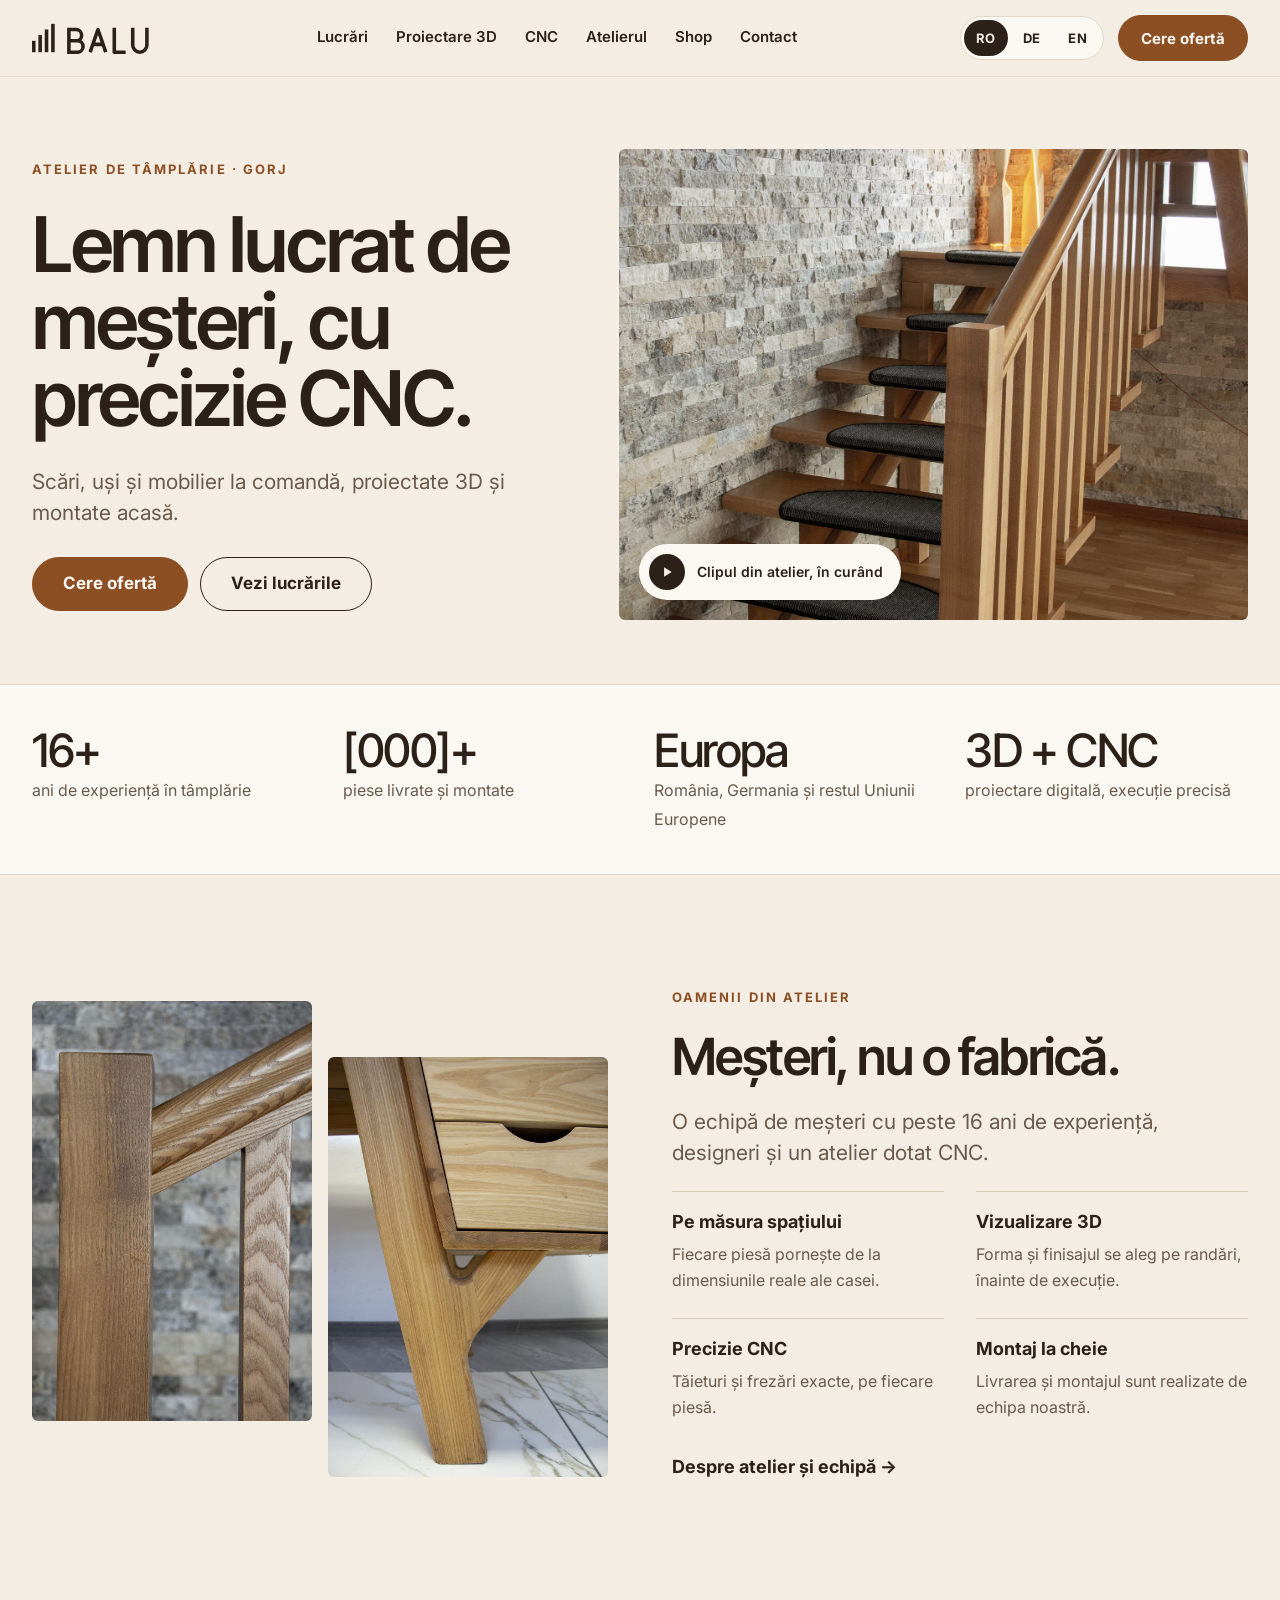
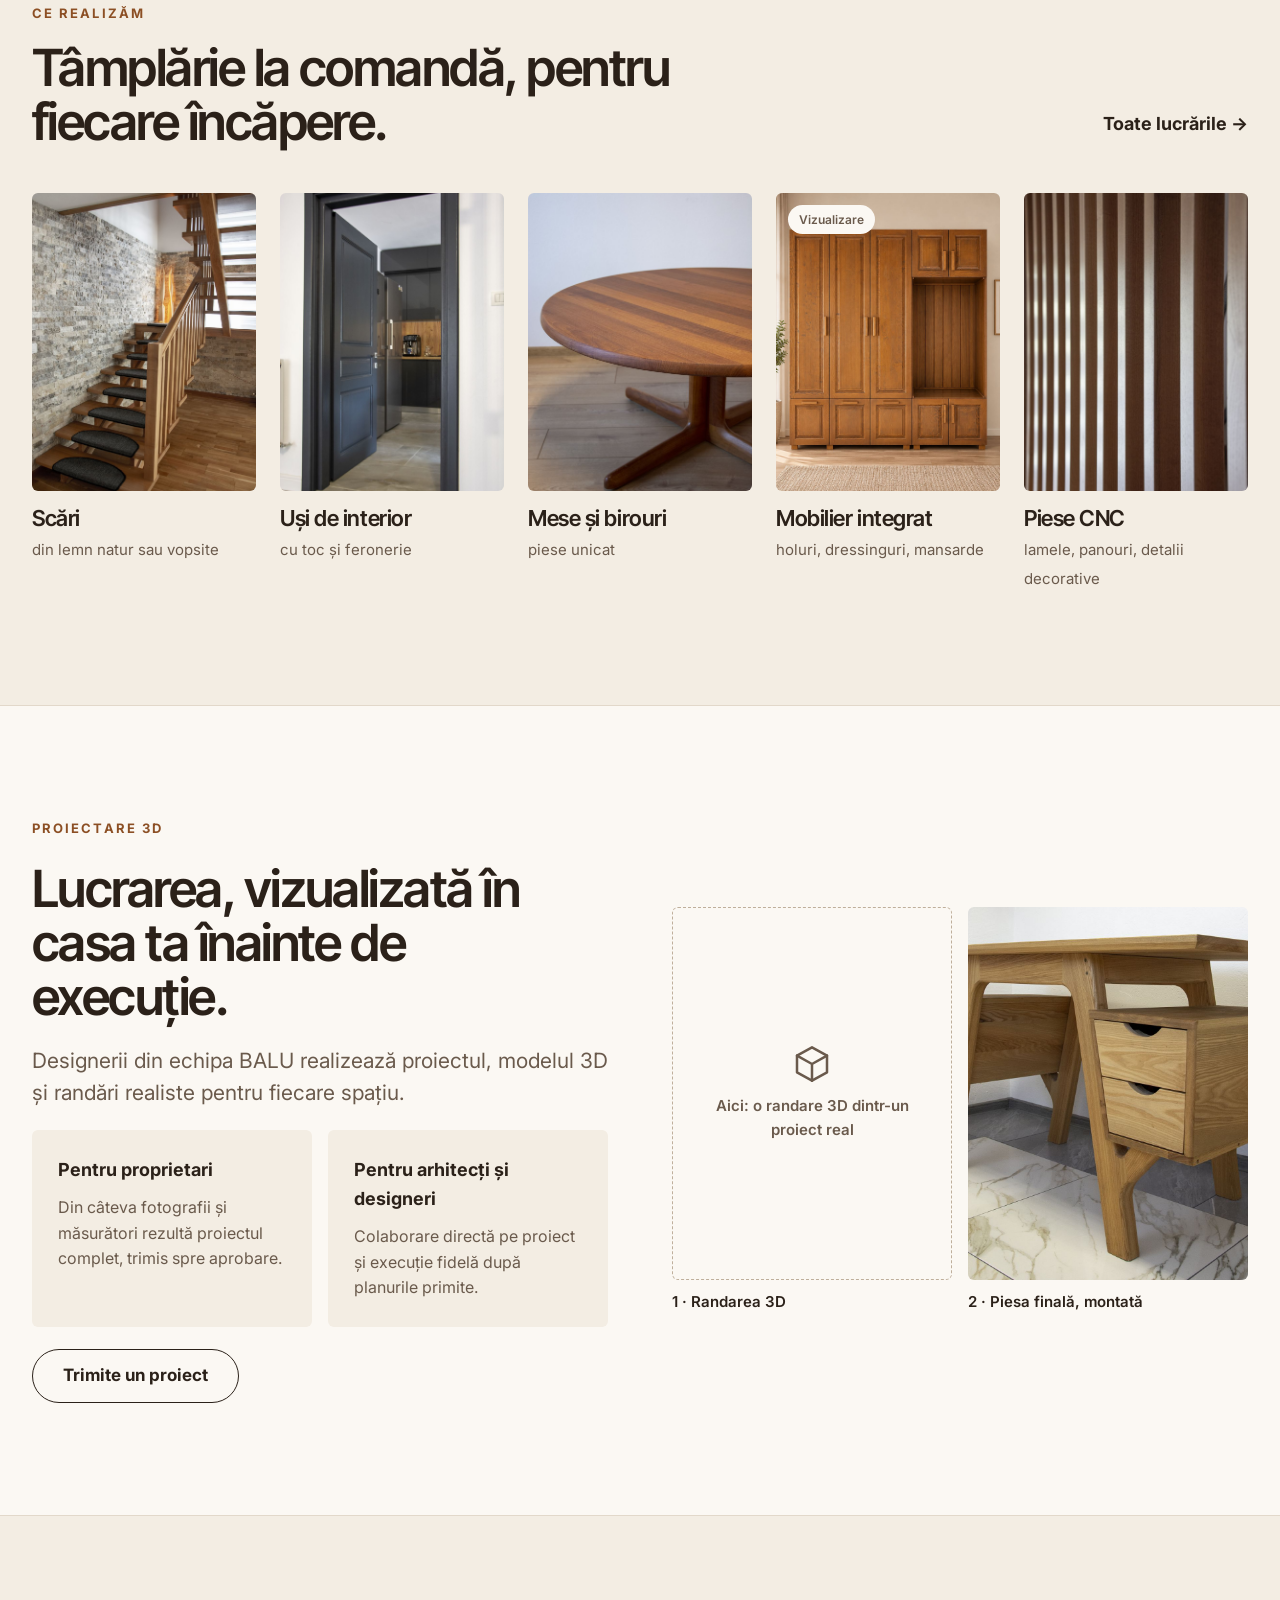
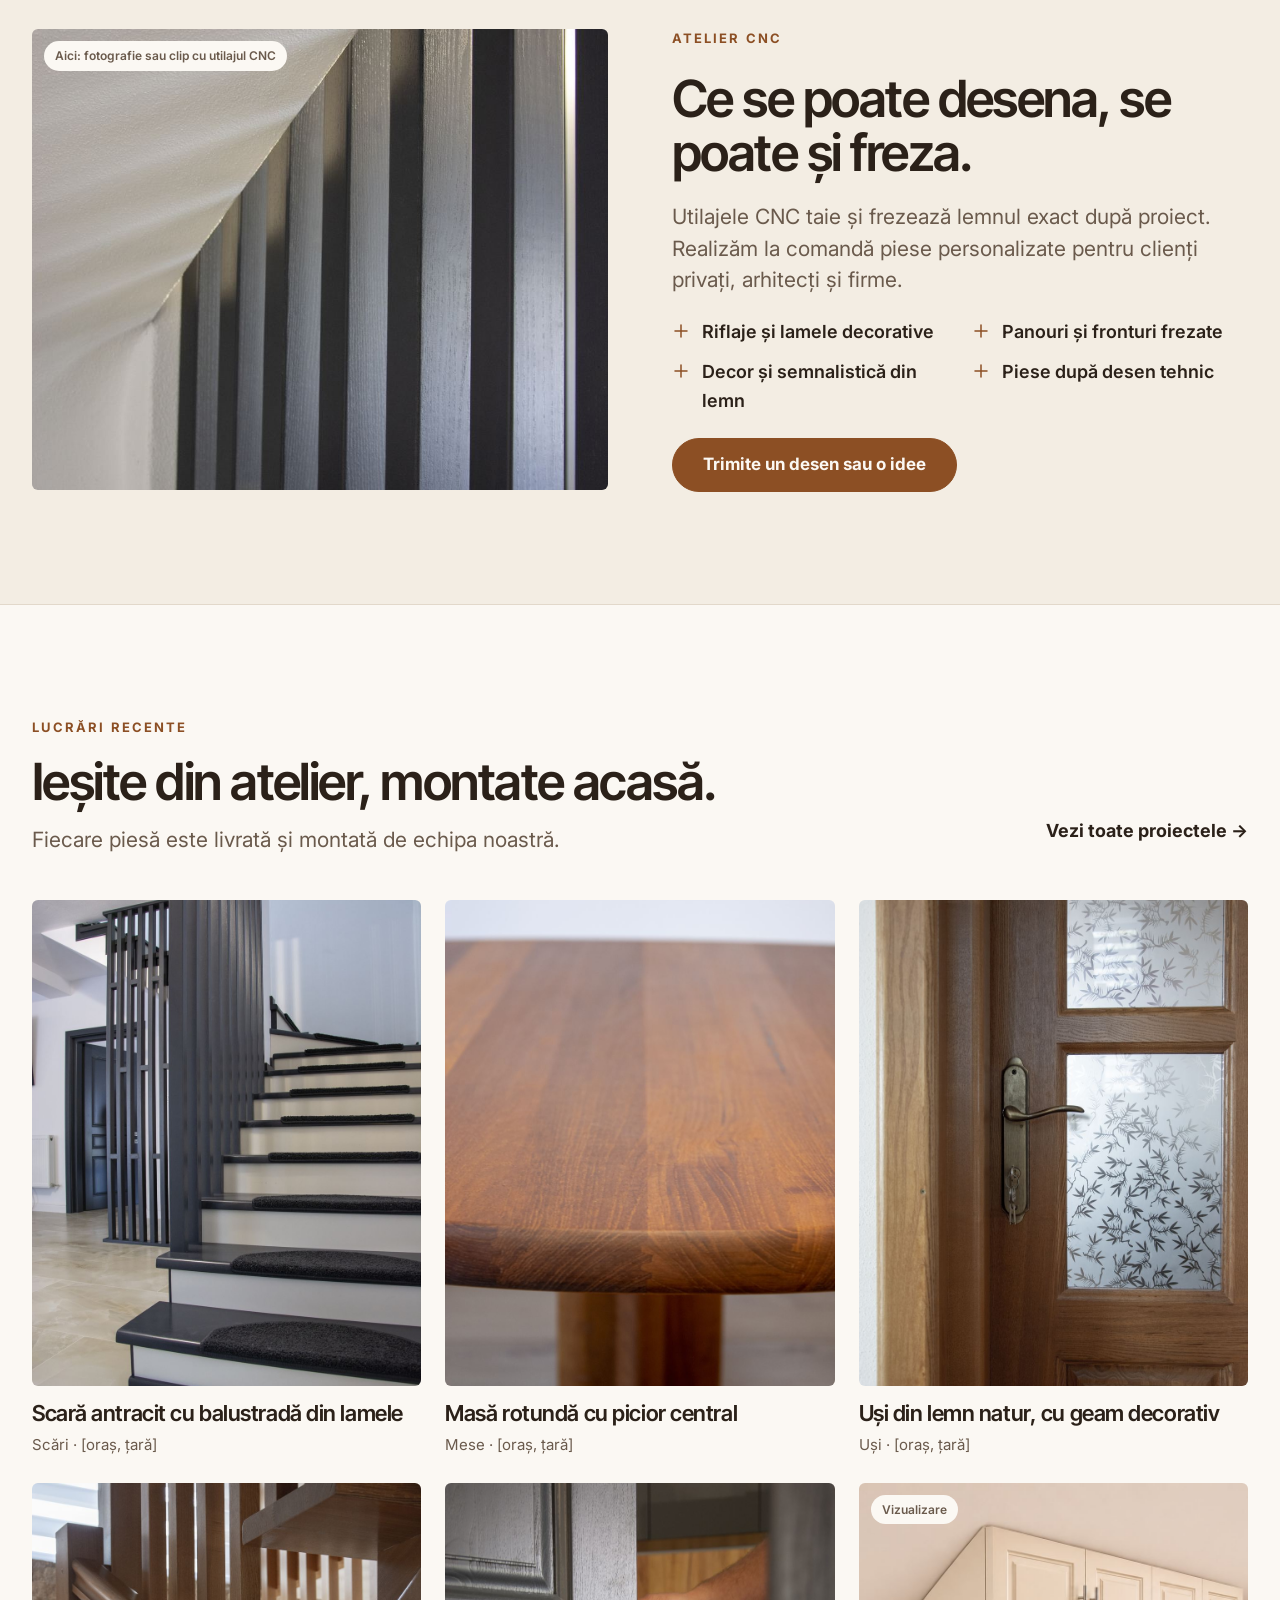
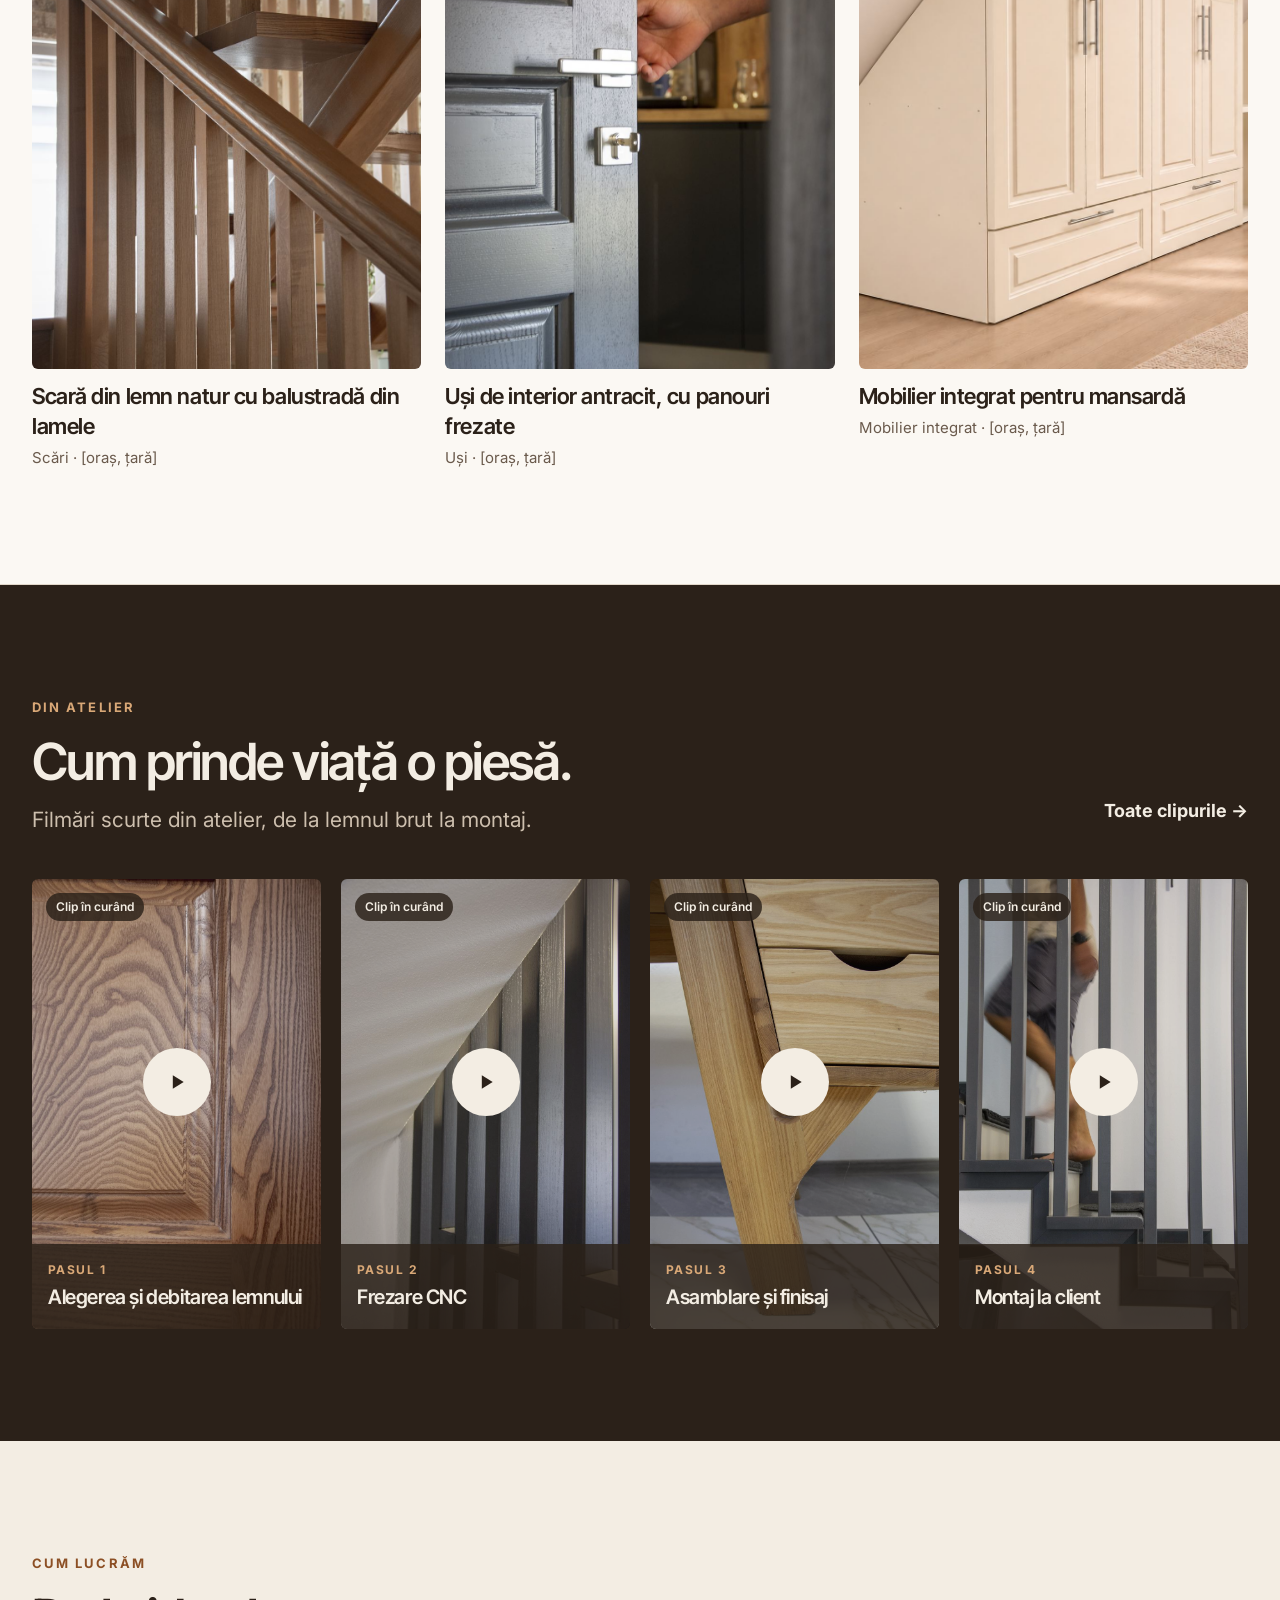
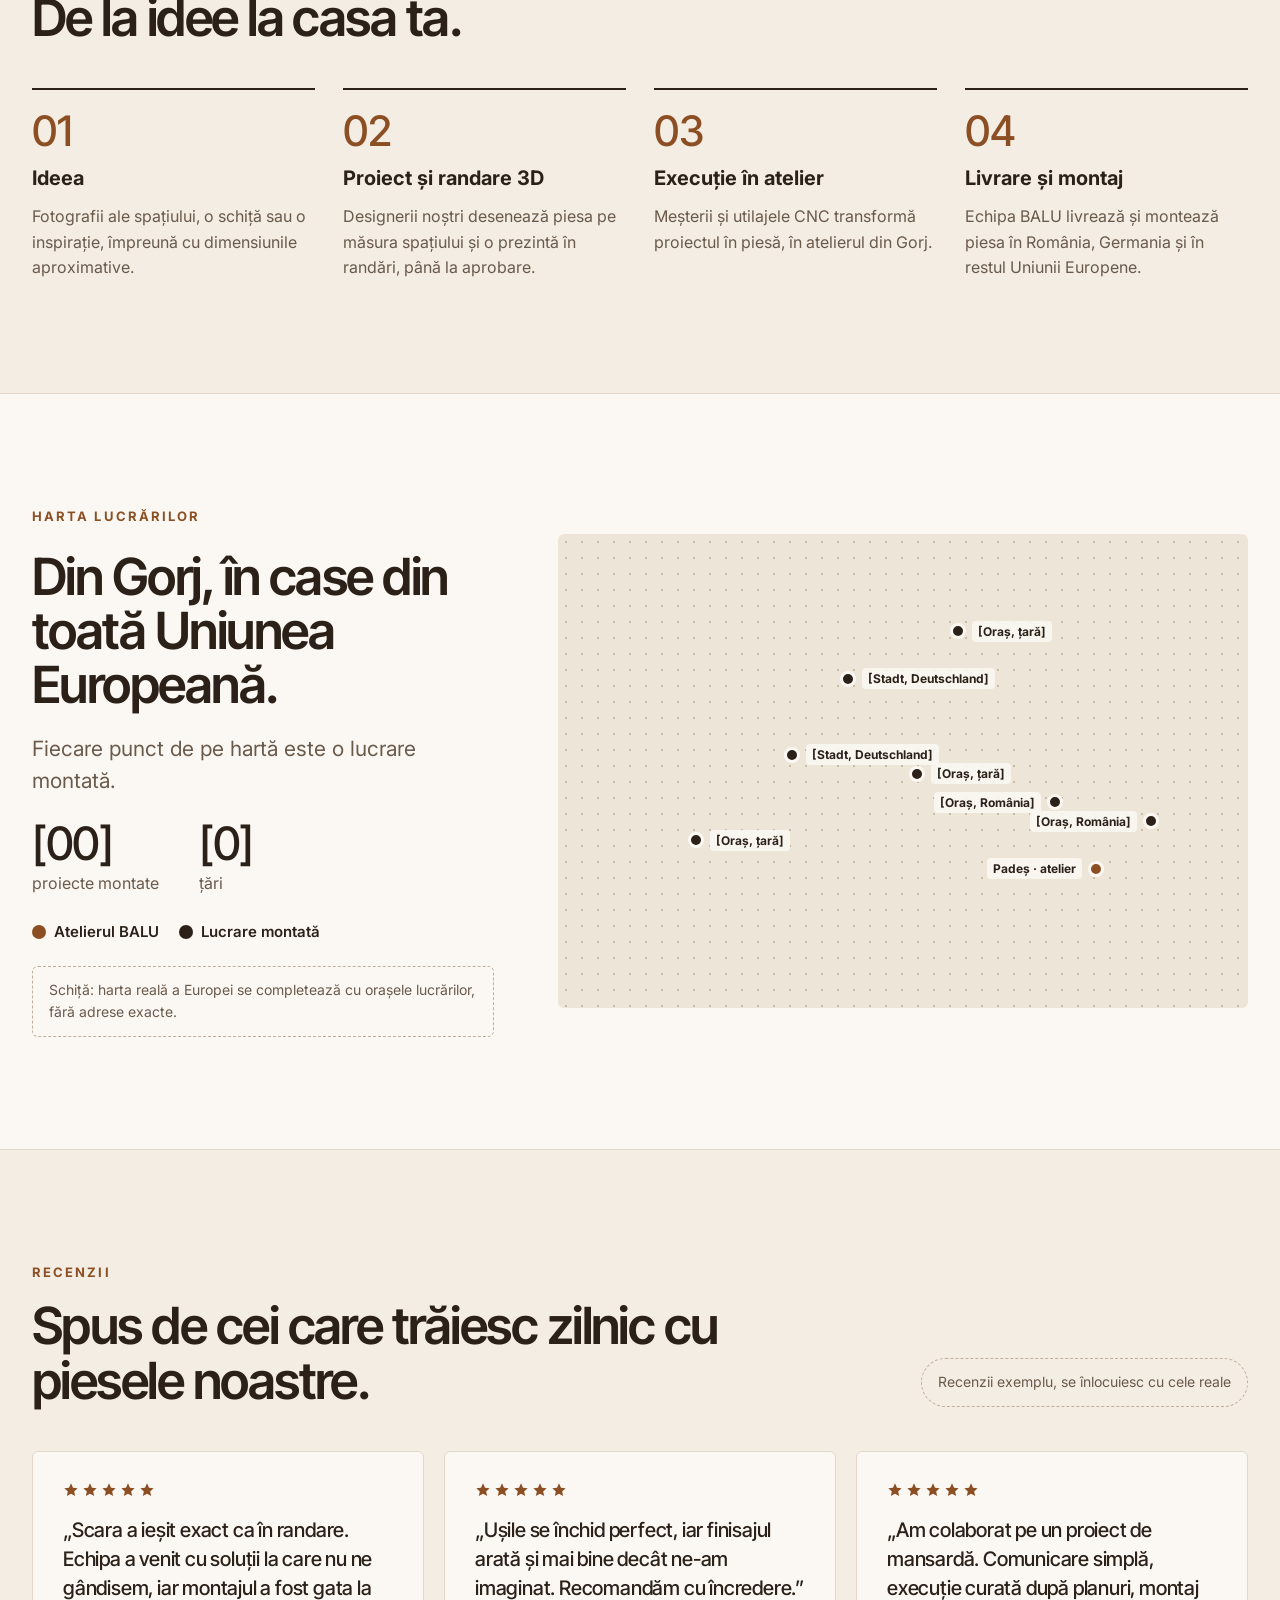
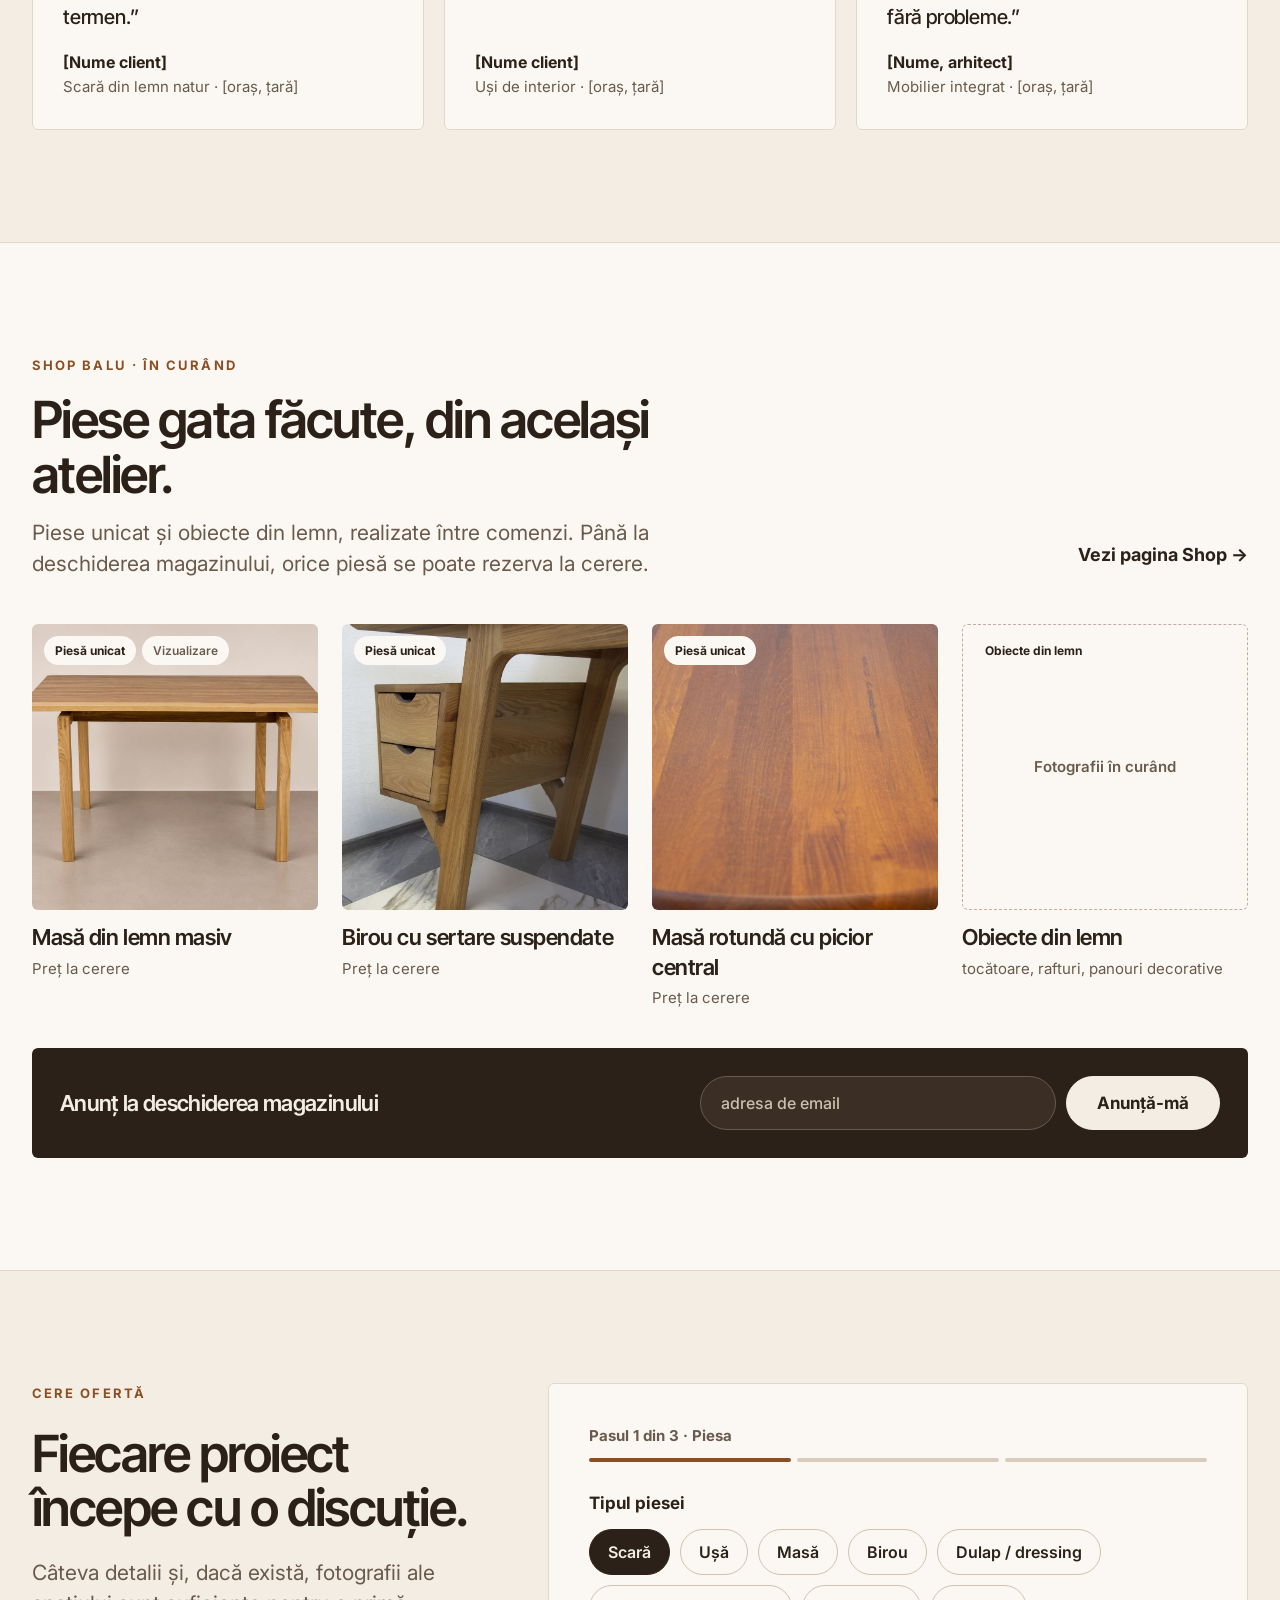
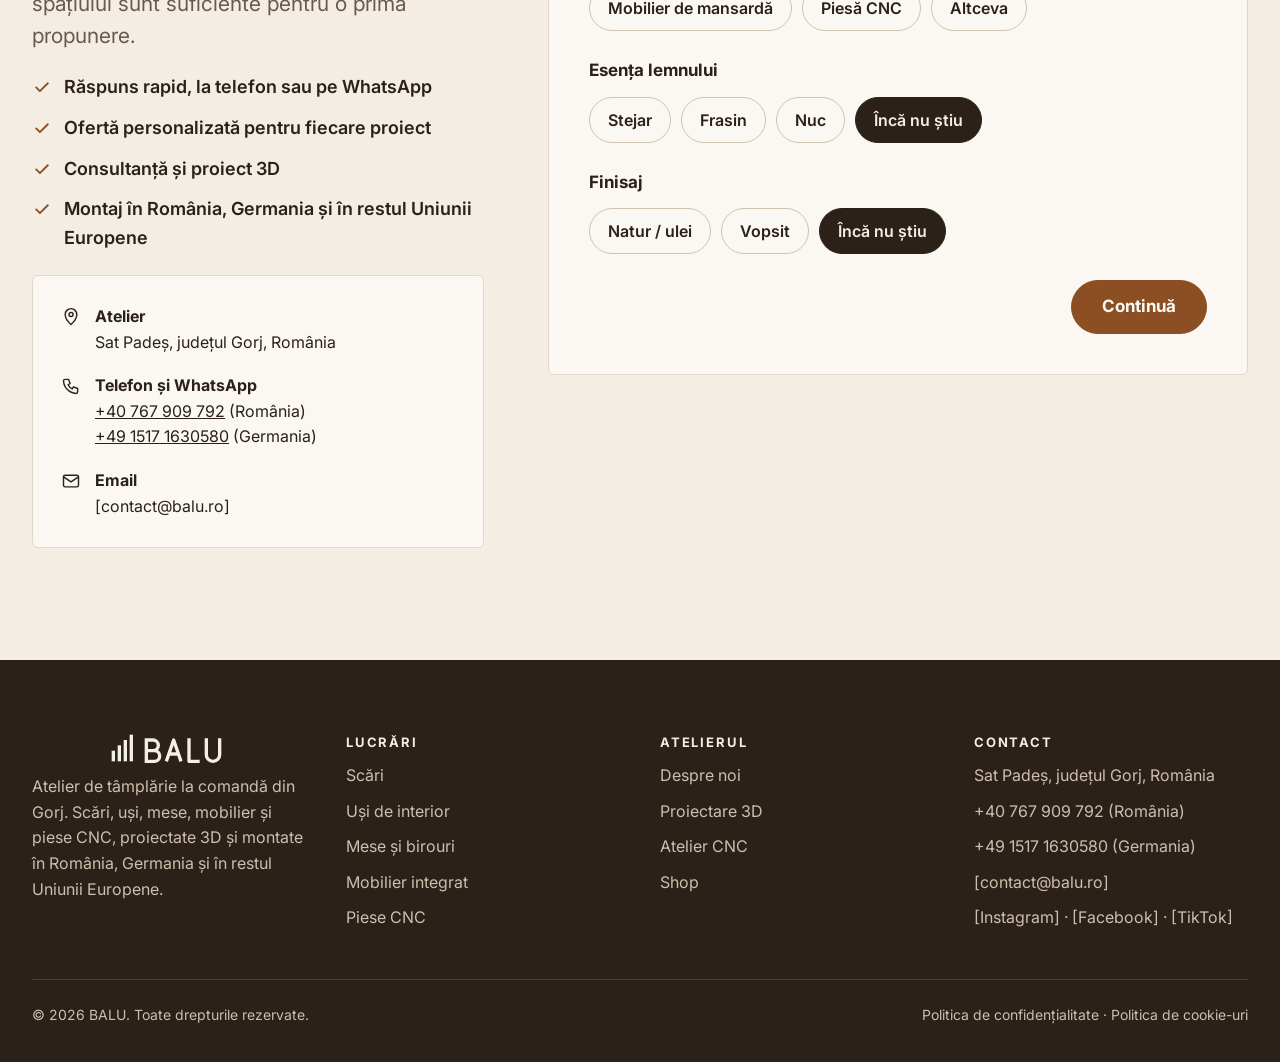
==== index.html @ 21c4a6be "Site BALU: prima versiune (5 pagini, RO) Co-Authored-By: Claude Opus 5.5 <noreply@anthropic.com> Cla" ====
<!doctype html>
<html lang="ro">
<head>
<meta charset="utf-8">
<meta name="viewport" content="width=device-width, initial-scale=1">
<title>BALU – Tâmplărie la comandă, lucrată de meșteri, cu precizie CNC</title>
<meta name="description" content="Scări, uși, mese și mobilier la comandă, proiectate 3D și montate în România, Germania și în restul Uniunii Europene. Atelier de tâmplărie din Gorj.">
<meta property="og:title" content="BALU – Tâmplărie la comandă, lucrată de meșteri, cu precizie CNC">
<meta property="og:description" content="Scări, uși, mese și mobilier la comandă, proiectate 3D și montate în România, Germania și în restul Uniunii Europene. Atelier de tâmplărie din Gorj.">
<meta property="og:image" content="assets/img/hero-scari-natur.jpg">
<meta name="theme-color" content="#F3EDE3">
<link rel="icon" href="favicon.svg" type="image/svg+xml">
<link rel="preconnect" href="https://fonts.googleapis.com">
<link rel="preconnect" href="https://fonts.gstatic.com" crossorigin>
<link rel="stylesheet" href="https://fonts.googleapis.com/css2?family=Inter+Tight:wght@500;600&family=Inter:wght@400;500;600;700&display=swap">
<link rel="stylesheet" href="assets/css/style.css">
</head>
<body>
<a class="sr-only" href="#continut">Sari la conținut</a>
<header class="site-header">
  <div class="container">
    <a class="logo" href="index.html" aria-label="BALU – pagina principală"><img src="assets/img/logo-dark.svg" alt="BALU" width="172" height="48"></a>
    <nav class="nav" id="meniu" aria-label="Meniu principal"><a href="lucrari.html">Lucrări</a><a href="atelier.html#proiectare">Proiectare 3D</a><a href="atelier.html#cnc">CNC</a><a href="atelier.html">Atelierul</a><a href="shop.html">Shop</a><a href="index.html#contact">Contact</a><a class="btn btn--small nav-cta" href="index.html#contact">Cere ofertă</a></nav>
    <div class="header-actions">
      <div class="lang" role="group" aria-label="Limba site-ului">
        <button type="button" data-lang="ro" aria-pressed="true">RO</button><button type="button" data-lang="de" aria-pressed="false">DE</button><button type="button" data-lang="en" aria-pressed="false">EN</button>
      </div>
      <a class="btn btn--small" href="index.html#contact">Cere ofertă</a>
      <button class="menu-toggle" type="button" aria-label="Deschide meniul" aria-expanded="false" aria-controls="meniu"><svg width="22" height="22" viewBox="0 0 24 24" fill="none" stroke="currentColor" stroke-width="1.7" stroke-linecap="round" stroke-linejoin="round" aria-hidden="true"><path d="M4 7h16M4 12h16M4 17h16"></path></svg></button>
    </div>
  </div>
</header>
<main id="continut">

<section class="hero">
  <div class="container split">
    <div class="hero-text">
      <p class="eyebrow">Atelier de tâmplărie · Gorj</p>
      <h1 class="h1">Lemn lucrat de meșteri, cu precizie CNC.</h1>
      <p class="lead">Scări, uși și mobilier la comandă, proiectate 3D și montate acasă.</p>
      <div class="btn-row"><a class="btn" href="#contact">Cere ofertă</a><a class="btn btn--ghost" href="lucrari.html">Vezi lucrările</a></div>
    </div>
    <div class="hero-media">
      <!-- Pentru clipul din atelier: înlocuiți <img> cu
           <video src="assets/video/atelier.mp4" poster="assets/img/hero-scari-natur.jpg" autoplay muted loop playsinline></video> -->
      <img src="assets/img/hero-scari-natur.jpg" alt="Scară din lemn natur cu balustradă, lângă un perete de piatră" fetchpriority="high">
      <span class="badge-video"><span class="play"><svg width="14" height="14" viewBox="0 0 24 24" aria-hidden="true"><path d="M7 4l13 8-13 8z" fill="#F3EDE3"></path></svg></span>Clipul din atelier, în curând</span>
    </div>
  </div>
</section>

<section class="stats" aria-label="BALU în cifre">
  <div class="container">
    <div class="stat"><strong>16+</strong><span>ani de experiență în tâmplărie</span></div>
    <div class="stat"><strong>[000]+</strong><span>piese livrate și montate</span></div>
    <div class="stat"><strong>Europa</strong><span>România, Germania și restul Uniunii Europene</span></div>
    <div class="stat"><strong>3D + CNC</strong><span>proiectare digitală, execuție precisă</span></div>
  </div>
</section>

<section class="section" id="despre">
  <div class="container split">
    <div style="display: grid; grid-template-columns: 1fr 1fr; gap: 16px">
      <span class="media ratio-34"><img src="assets/img/scari-natur-8.jpg" alt="Detaliu de balustradă din lemn, cu fibra vizibilă" loading="lazy" style="aspect-ratio: 2 / 3"></span>
      <span class="media ratio-34" style="margin-top: 56px"><img src="assets/img/dsc-3339.jpg" alt="Îmbinare între piciorul unui birou și sertar" loading="lazy" style="aspect-ratio: 2 / 3"></span>
    </div>
    <div class="stack">
      <p class="eyebrow">Oamenii din atelier</p>
      <h2 class="h2">Meșteri, nu o fabrică.</h2>
      <p class="lead">O echipă de meșteri cu peste 16 ani de experiență, designeri și un atelier dotat CNC.</p>
      <div class="values">
        <div><h3>Pe măsura spațiului</h3><p>Fiecare piesă pornește de la dimensiunile reale ale casei.</p></div>
        <div><h3>Vizualizare 3D</h3><p>Forma și finisajul se aleg pe randări, înainte de execuție.</p></div>
        <div><h3>Precizie CNC</h3><p>Tăieturi și frezări exacte, pe fiecare piesă.</p></div>
        <div><h3>Montaj la cheie</h3><p>Livrarea și montajul sunt realizate de echipa noastră.</p></div>
      </div>
      <a class="link-arrow" href="atelier.html">Despre atelier și echipă →</a>
    </div>
  </div>
</section>

<section class="section" style="padding-top: 0" id="lucrari">
  <div class="container">
    <div class="section-head"><div><p class="eyebrow">Ce realizăm</p><h2 class="h2">Tâmplărie la comandă, pentru fiecare încăpere.</h2></div><a class="link-arrow" href="lucrari.html">Toate lucrările →</a></div>
    <div class="grid" style="--min: 210px">
      <a class="card-link" href="lucrari.html"><span class="media ratio-34"><img src="assets/img/scari-natur-7.jpg" alt="Scară din lemn natur" loading="lazy"></span><span><span class="card-title">Scări</span><br><span class="card-meta">din lemn natur sau vopsite</span></span></a>
      <a class="card-link" href="lucrari.html"><span class="media ratio-34"><img src="assets/img/usi-negre-2.jpg" alt="Ușă de interior antracit" loading="lazy"></span><span><span class="card-title">Uși de interior</span><br><span class="card-meta">cu toc și feronerie</span></span></a>
      <a class="card-link" href="lucrari.html"><span class="media ratio-34"><img src="assets/img/masa-rotunda-1.jpg" alt="Masă rotundă din lemn" loading="lazy"></span><span><span class="card-title">Mese și birouri</span><br><span class="card-meta">piese unicat</span></span></a>
      <a class="card-link" href="lucrari.html"><span class="media ratio-34"><img src="assets/img/intrare-jorgen-1.jpg" alt="Mobilier de hol din lemn" loading="lazy"><span class="tags"><span class="tag tag--muted" title="Piesă reală, prezentată într-un ambient vizualizat digital">Vizualizare</span></span></span><span><span class="card-title">Mobilier integrat</span><br><span class="card-meta">holuri, dressinguri, mansarde</span></span></a>
      <a class="card-link" href="atelier.html#cnc"><span class="media ratio-34"><img src="assets/img/scari-natur-1.jpg" alt="Lamele decorative din lemn" loading="lazy"></span><span><span class="card-title">Piese CNC</span><br><span class="card-meta">lamele, panouri, detalii decorative</span></span></a>
    </div>
  </div>
</section>

<section class="section section--paper" id="proiectare">
  <div class="container split">
    <div class="stack">
      <p class="eyebrow">Proiectare 3D</p>
      <h2 class="h2">Lucrarea, vizualizată în casa ta înainte de execuție.</h2>
      <p class="lead">Designerii din echipa BALU realizează proiectul, modelul 3D și randări realiste pentru fiecare spațiu.</p>
      <div class="grid" style="--min: 230px; gap: 16px">
        <div class="info-card"><h3>Pentru proprietari</h3><p>Din câteva fotografii și măsurători rezultă proiectul complet, trimis spre aprobare.</p></div>
        <div class="info-card"><h3>Pentru arhitecți și designeri</h3><p>Colaborare directă pe proiect și execuție fidelă după planurile primite.</p></div>
      </div>
      <div><a class="btn btn--ghost" href="#contact">Trimite un proiect</a></div>
    </div>
    <div style="display: grid; grid-template-columns: 1fr 1fr; gap: 16px">
      <figure style="margin: 0; display: flex; flex-direction: column; gap: 10px"><span class="media ratio-34"><span class="placeholder" style="flex-direction: column; gap: 10px"><svg width="40" height="40" viewBox="0 0 24 24" fill="none" stroke="#6A5A4C" stroke-width="1.5" stroke-linecap="round" stroke-linejoin="round" aria-hidden="true"><path d="M12 2l9 5v10l-9 5-9-5V7z"></path><path d="M12 22V12M21 7l-9 5-9-5"></path></svg>Aici: o randare 3D dintr-un proiect real</span></span><figcaption style="font-size: 15px; font-weight: 600">1 · Randarea 3D</figcaption></figure>
      <figure style="margin: 0; display: flex; flex-direction: column; gap: 10px"><span class="media ratio-34"><img src="assets/img/dsc-3337.jpg" alt="Birou din lemn cu sertare suspendate, montat la client" loading="lazy"></span><figcaption style="font-size: 15px; font-weight: 600">2 · Piesa finală, montată</figcaption></figure>
    </div>
  </div>
</section>

<section class="section" id="cnc">
  <div class="container split" style="flex-wrap: wrap-reverse">
    <span class="media ratio-43" style="position: relative"><img src="assets/img/scari-negre-cu-riflaj-7.jpg" alt="Lamele decorative tăiate identic" loading="lazy" style="aspect-ratio: 5 / 4"><span class="tags"><span class="tag tag--muted">Aici: fotografie sau clip cu utilajul CNC</span></span></span>
    <div class="stack">
      <p class="eyebrow">Atelier CNC</p>
      <h2 class="h2">Ce se poate desena, se poate și freza.</h2>
      <p class="lead">Utilajele CNC taie și frezează lemnul exact după proiect. Realizăm la comandă piese personalizate pentru clienți privați, arhitecți și firme.</p>
      <ul class="checks" style="display: grid; grid-template-columns: repeat(auto-fit, minmax(230px, 1fr)); gap: 12px 24px">
        <li><svg width="18" height="18" viewBox="0 0 24 24" fill="none" stroke="#8C4F24" stroke-width="2" stroke-linecap="round" stroke-linejoin="round" aria-hidden="true"><path d="M4 12h16M12 4v16"></path></svg>Riflaje și lamele decorative</li>
        <li><svg width="18" height="18" viewBox="0 0 24 24" fill="none" stroke="#8C4F24" stroke-width="2" stroke-linecap="round" stroke-linejoin="round" aria-hidden="true"><path d="M4 12h16M12 4v16"></path></svg>Panouri și fronturi frezate</li>
        <li><svg width="18" height="18" viewBox="0 0 24 24" fill="none" stroke="#8C4F24" stroke-width="2" stroke-linecap="round" stroke-linejoin="round" aria-hidden="true"><path d="M4 12h16M12 4v16"></path></svg>Decor și semnalistică din lemn</li>
        <li><svg width="18" height="18" viewBox="0 0 24 24" fill="none" stroke="#8C4F24" stroke-width="2" stroke-linecap="round" stroke-linejoin="round" aria-hidden="true"><path d="M4 12h16M12 4v16"></path></svg>Piese după desen tehnic</li>
      </ul>
      <div><a class="btn" href="#contact">Trimite un desen sau o idee</a></div>
    </div>
  </div>
</section>

<section class="section section--paper">
  <div class="container">
    <div class="section-head"><div><p class="eyebrow">Lucrări recente</p><h2 class="h2">Ieșite din atelier, montate acasă.</h2><p class="lead">Fiecare piesă este livrată și montată de echipa noastră.</p></div><a class="link-arrow" href="lucrari.html">Vezi toate proiectele →</a></div>
    <div class="grid" style="--min: 300px">
      <a class="card-link" href="proiect-scara-lemn-natur.html"><span class="media ratio-45"><img src="assets/img/scari-negre-cu-riflaj-4.jpg" alt="Scară antracit cu balustradă din lamele" loading="lazy"></span><span><span class="card-title">Scară antracit cu balustradă din lamele</span><br><span class="card-meta">Scări · [oraș, țară]</span></span></a><a class="card-link" href="proiect-scara-lemn-natur.html"><span class="media ratio-45"><img src="assets/img/masa-rotunda-2.jpg" alt="Masă rotundă cu picior central" loading="lazy"></span><span><span class="card-title">Masă rotundă cu picior central</span><br><span class="card-meta">Mese · [oraș, țară]</span></span></a><a class="card-link" href="proiect-scara-lemn-natur.html"><span class="media ratio-45"><img src="assets/img/usi-natur-2.jpg" alt="Uși din lemn natur, cu geam decorativ" loading="lazy"></span><span><span class="card-title">Uși din lemn natur, cu geam decorativ</span><br><span class="card-meta">Uși · [oraș, țară]</span></span></a><a class="card-link" href="proiect-scara-lemn-natur.html"><span class="media ratio-45"><img src="assets/img/scari-natur-9.jpg" alt="Scară din lemn natur cu balustradă din lamele" loading="lazy"></span><span><span class="card-title">Scară din lemn natur cu balustradă din lamele</span><br><span class="card-meta">Scări · [oraș, țară]</span></span></a><a class="card-link" href="proiect-scara-lemn-natur.html"><span class="media ratio-45"><img src="assets/img/usi-negre-3.jpg" alt="Uși de interior antracit, cu panouri frezate" loading="lazy"></span><span><span class="card-title">Uși de interior antracit, cu panouri frezate</span><br><span class="card-meta">Uși · [oraș, țară]</span></span></a><a class="card-link" href="proiect-scara-lemn-natur.html"><span class="media ratio-45"><img src="assets/img/mansarda-jorgen-3.jpg" alt="Mobilier integrat pentru mansardă" loading="lazy"><span class="tags"><span class="tag tag--muted" title="Piesă reală, prezentată într-un ambient vizualizat digital">Vizualizare</span></span></span><span><span class="card-title">Mobilier integrat pentru mansardă</span><br><span class="card-meta">Mobilier integrat · [oraș, țară]</span></span></a>
    </div>
  </div>
</section>

<section class="section section--dark" id="din-atelier">
  <div class="container">
    <div class="section-head"><div><p class="eyebrow">Din atelier</p><h2 class="h2">Cum prinde viață o piesă.</h2><p class="lead">Filmări scurte din atelier, de la lemnul brut la montaj.</p></div><a class="link-arrow" href="atelier.html#clipuri">Toate clipurile →</a></div>
    <div class="grid" style="--min: 230px; gap: 20px">
      <button class="video-tile" type="button" data-video-soon aria-label="Clip: Alegerea și debitarea lemnului"><img src="assets/img/usi-natur-3.jpg" alt="" loading="lazy"><span class="soon">Clip în curând</span><span class="play play--big"><svg width="20" height="20" viewBox="0 0 24 24" aria-hidden="true"><path d="M7 4l13 8-13 8z" fill="#2B2119"></path></svg></span><span class="cap"><small>Pasul 1</small><span>Alegerea și debitarea lemnului</span></span></button>
      <button class="video-tile" type="button" data-video-soon aria-label="Clip: Frezare CNC"><img src="assets/img/scari-negre-cu-riflaj-7.jpg" alt="" loading="lazy"><span class="soon">Clip în curând</span><span class="play play--big"><svg width="20" height="20" viewBox="0 0 24 24" aria-hidden="true"><path d="M7 4l13 8-13 8z" fill="#2B2119"></path></svg></span><span class="cap"><small>Pasul 2</small><span>Frezare CNC</span></span></button>
      <button class="video-tile" type="button" data-video-soon aria-label="Clip: Asamblare și finisaj"><img src="assets/img/dsc-3339.jpg" alt="" loading="lazy"><span class="soon">Clip în curând</span><span class="play play--big"><svg width="20" height="20" viewBox="0 0 24 24" aria-hidden="true"><path d="M7 4l13 8-13 8z" fill="#2B2119"></path></svg></span><span class="cap"><small>Pasul 3</small><span>Asamblare și finisaj</span></span></button>
      <button class="video-tile" type="button" data-video-soon aria-label="Clip: Montaj la client"><img src="assets/img/scari-negre-cu-riflaj-5.jpg" alt="" loading="lazy"><span class="soon">Clip în curând</span><span class="play play--big"><svg width="20" height="20" viewBox="0 0 24 24" aria-hidden="true"><path d="M7 4l13 8-13 8z" fill="#2B2119"></path></svg></span><span class="cap"><small>Pasul 4</small><span>Montaj la client</span></span></button>
    </div>
  </div>
</section>

<section class="section">
  <div class="container">
    <div class="section-head"><div><p class="eyebrow">Cum lucrăm</p><h2 class="h2">De la idee la casa ta.</h2></div></div>
    <ol class="steps">
      <li><span class="num">01</span><h3>Ideea</h3><p>Fotografii ale spațiului, o schiță sau o inspirație, împreună cu dimensiunile aproximative.</p></li>
      <li><span class="num">02</span><h3>Proiect și randare 3D</h3><p>Designerii noștri desenează piesa pe măsura spațiului și o prezintă în randări, până la aprobare.</p></li>
      <li><span class="num">03</span><h3>Execuție în atelier</h3><p>Meșterii și utilajele CNC transformă proiectul în piesă, în atelierul din Gorj.</p></li>
      <li><span class="num">04</span><h3>Livrare și montaj</h3><p>Echipa BALU livrează și montează piesa în România, Germania și în restul Uniunii Europene.</p></li>
    </ol>
  </div>
</section>

<section class="section section--paper">
  <div class="container split">
    <div class="stack" style="flex: 1 1 340px">
      <p class="eyebrow">Harta lucrărilor</p>
      <h2 class="h2">Din Gorj, în case din toată Uniunea Europeană.</h2>
      <p class="lead">Fiecare punct de pe hartă este o lucrare montată.</p>
      <div class="stats" style="background: none; border: 0"><div style="display: flex; gap: 40px; flex-wrap: wrap"><div class="stat"><strong>[00]</strong><span>proiecte montate</span></div><div class="stat"><strong>[0]</strong><span>țări</span></div></div></div>
      <div class="legend"><span><i class="home"></i>Atelierul BALU</span><span><i></i>Lucrare montată</span></div>
      <p class="note">Schiță: harta reală a Europei se completează cu orașele lucrărilor, fără adrese exacte.</p>
    </div>
    <div class="map" role="img" aria-label="Hartă schematică a lucrărilor BALU în Europa" style="flex: 1.4 1 520px">
      <span class="pin pin--home pin--left" style="left: 78%; top: 70%"><i></i><b>Padeș · atelier</b></span>
      <span class="pin pin--left" style="left: 72%; top: 56%"><i></i><b>[Oraș, România]</b></span>
      <span class="pin pin--left" style="left: 86%; top: 60%"><i></i><b>[Oraș, România]</b></span>
      <span class="pin" style="left: 42%; top: 30%"><i></i><b>[Stadt, Deutschland]</b></span>
      <span class="pin" style="left: 34%; top: 46%"><i></i><b>[Stadt, Deutschland]</b></span>
      <span class="pin" style="left: 52%; top: 50%"><i></i><b>[Oraș, țară]</b></span>
      <span class="pin" style="left: 20%; top: 64%"><i></i><b>[Oraș, țară]</b></span>
      <span class="pin" style="left: 58%; top: 20%"><i></i><b>[Oraș, țară]</b></span>
    </div>
  </div>
</section>

<section class="section">
  <div class="container">
    <div class="section-head"><div><p class="eyebrow">Recenzii</p><h2 class="h2">Spus de cei care trăiesc zilnic cu piesele noastre.</h2></div><span class="note" style="border-radius: 999px">Recenzii exemplu, se înlocuiesc cu cele reale</span></div>
    <div class="grid" style="--min: 300px; gap: 20px">
      <figure class="review"><span class="stars" role="img" aria-label="5 din 5 stele"><svg width="16" height="16" viewBox="0 0 24 24" aria-hidden="true"><path d="M12 2l3 6.6 7 .7-5.3 4.8 1.6 7L12 17.6 5.7 21.1l1.6-7L2 9.3l7-.7z" fill="#8C4F24"></path></svg><svg width="16" height="16" viewBox="0 0 24 24" aria-hidden="true"><path d="M12 2l3 6.6 7 .7-5.3 4.8 1.6 7L12 17.6 5.7 21.1l1.6-7L2 9.3l7-.7z" fill="#8C4F24"></path></svg><svg width="16" height="16" viewBox="0 0 24 24" aria-hidden="true"><path d="M12 2l3 6.6 7 .7-5.3 4.8 1.6 7L12 17.6 5.7 21.1l1.6-7L2 9.3l7-.7z" fill="#8C4F24"></path></svg><svg width="16" height="16" viewBox="0 0 24 24" aria-hidden="true"><path d="M12 2l3 6.6 7 .7-5.3 4.8 1.6 7L12 17.6 5.7 21.1l1.6-7L2 9.3l7-.7z" fill="#8C4F24"></path></svg><svg width="16" height="16" viewBox="0 0 24 24" aria-hidden="true"><path d="M12 2l3 6.6 7 .7-5.3 4.8 1.6 7L12 17.6 5.7 21.1l1.6-7L2 9.3l7-.7z" fill="#8C4F24"></path></svg></span><blockquote>„Scara a ieșit exact ca în randare. Echipa a venit cu soluții la care nu ne gândisem, iar montajul a fost gata la termen.”</blockquote><figcaption><strong>[Nume client]</strong><span class="muted">Scară din lemn natur · [oraș, țară]</span></figcaption></figure>
      <figure class="review"><span class="stars" role="img" aria-label="5 din 5 stele"><svg width="16" height="16" viewBox="0 0 24 24" aria-hidden="true"><path d="M12 2l3 6.6 7 .7-5.3 4.8 1.6 7L12 17.6 5.7 21.1l1.6-7L2 9.3l7-.7z" fill="#8C4F24"></path></svg><svg width="16" height="16" viewBox="0 0 24 24" aria-hidden="true"><path d="M12 2l3 6.6 7 .7-5.3 4.8 1.6 7L12 17.6 5.7 21.1l1.6-7L2 9.3l7-.7z" fill="#8C4F24"></path></svg><svg width="16" height="16" viewBox="0 0 24 24" aria-hidden="true"><path d="M12 2l3 6.6 7 .7-5.3 4.8 1.6 7L12 17.6 5.7 21.1l1.6-7L2 9.3l7-.7z" fill="#8C4F24"></path></svg><svg width="16" height="16" viewBox="0 0 24 24" aria-hidden="true"><path d="M12 2l3 6.6 7 .7-5.3 4.8 1.6 7L12 17.6 5.7 21.1l1.6-7L2 9.3l7-.7z" fill="#8C4F24"></path></svg><svg width="16" height="16" viewBox="0 0 24 24" aria-hidden="true"><path d="M12 2l3 6.6 7 .7-5.3 4.8 1.6 7L12 17.6 5.7 21.1l1.6-7L2 9.3l7-.7z" fill="#8C4F24"></path></svg></span><blockquote>„Ușile se închid perfect, iar finisajul arată și mai bine decât ne-am imaginat. Recomandăm cu încredere.”</blockquote><figcaption><strong>[Nume client]</strong><span class="muted">Uși de interior · [oraș, țară]</span></figcaption></figure>
      <figure class="review"><span class="stars" role="img" aria-label="5 din 5 stele"><svg width="16" height="16" viewBox="0 0 24 24" aria-hidden="true"><path d="M12 2l3 6.6 7 .7-5.3 4.8 1.6 7L12 17.6 5.7 21.1l1.6-7L2 9.3l7-.7z" fill="#8C4F24"></path></svg><svg width="16" height="16" viewBox="0 0 24 24" aria-hidden="true"><path d="M12 2l3 6.6 7 .7-5.3 4.8 1.6 7L12 17.6 5.7 21.1l1.6-7L2 9.3l7-.7z" fill="#8C4F24"></path></svg><svg width="16" height="16" viewBox="0 0 24 24" aria-hidden="true"><path d="M12 2l3 6.6 7 .7-5.3 4.8 1.6 7L12 17.6 5.7 21.1l1.6-7L2 9.3l7-.7z" fill="#8C4F24"></path></svg><svg width="16" height="16" viewBox="0 0 24 24" aria-hidden="true"><path d="M12 2l3 6.6 7 .7-5.3 4.8 1.6 7L12 17.6 5.7 21.1l1.6-7L2 9.3l7-.7z" fill="#8C4F24"></path></svg><svg width="16" height="16" viewBox="0 0 24 24" aria-hidden="true"><path d="M12 2l3 6.6 7 .7-5.3 4.8 1.6 7L12 17.6 5.7 21.1l1.6-7L2 9.3l7-.7z" fill="#8C4F24"></path></svg></span><blockquote>„Am colaborat pe un proiect de mansardă. Comunicare simplă, execuție curată după planuri, montaj fără probleme.”</blockquote><figcaption><strong>[Nume, arhitect]</strong><span class="muted">Mobilier integrat · [oraș, țară]</span></figcaption></figure>
    </div>
  </div>
</section>

<section class="section section--paper" id="shop">
  <div class="container">
    <div class="section-head"><div><p class="eyebrow">Shop BALU · în curând</p><h2 class="h2">Piese gata făcute, din același atelier.</h2><p class="lead">Piese unicat și obiecte din lemn, realizate între comenzi. Până la deschiderea magazinului, orice piesă se poate rezerva la cerere.</p></div><a class="link-arrow" href="shop.html">Vezi pagina Shop →</a></div>
    <div class="grid" style="--min: 250px">
      <a class="card-link" href="shop.html"><span class="media ratio-11"><img src="assets/img/masa-4.jpg" alt="Masă din lemn masiv" loading="lazy"><span class="tags"><span class="tag">Piesă unicat</span><span class="tag tag--muted" title="Piesă reală, prezentată într-un ambient vizualizat digital">Vizualizare</span></span></span><span><span class="card-title">Masă din lemn masiv</span><br><span class="card-meta">Preț la cerere</span></span></a>
      <a class="card-link" href="shop.html"><span class="media ratio-11"><img src="assets/img/dsc-3327.jpg" alt="Birou cu sertare suspendate" loading="lazy"><span class="tags"><span class="tag">Piesă unicat</span></span></span><span><span class="card-title">Birou cu sertare suspendate</span><br><span class="card-meta">Preț la cerere</span></span></a>
      <a class="card-link" href="shop.html"><span class="media ratio-11"><img src="assets/img/masa-rotunda-3.jpg" alt="Masă rotundă cu picior central" loading="lazy"><span class="tags"><span class="tag">Piesă unicat</span></span></span><span><span class="card-title">Masă rotundă cu picior central</span><br><span class="card-meta">Preț la cerere</span></span></a>
      <a class="card-link" href="shop.html"><span class="media ratio-11"><span class="placeholder">Fotografii în curând</span><span class="tags"><span class="tag">Obiecte din lemn</span></span></span><span><span class="card-title">Obiecte din lemn</span><br><span class="card-meta">tocătoare, rafturi, panouri decorative</span></span></a>
    </div>
    <div class="notify" style="margin-top: 36px">
      <span class="h-display" style="font-size: 22px">Anunț la deschiderea magazinului</span>
      <form data-notify><label class="sr-only" for="email-shop">Adresa de email</label><input id="email-shop" type="email" placeholder="adresa de email" required><button class="btn btn--light" type="submit">Anunță-mă</button></form>
    </div>
  </div>
</section>

<section class="section" id="contact">
  <div class="container split" style="align-items: flex-start">
    <div class="stack" style="flex: 1 1 340px">
      <p class="eyebrow">Cere ofertă</p>
      <h2 class="h2">Fiecare proiect începe cu o discuție.</h2>
      <p class="lead">Câteva detalii și, dacă există, fotografii ale spațiului sunt suficiente pentru o primă propunere.</p>
      <ul class="checks">
        <li><svg width="20" height="20" viewBox="0 0 24 24" fill="none" stroke="#8C4F24" stroke-width="2.2" stroke-linecap="round" stroke-linejoin="round" aria-hidden="true"><path d="M5 12.5l4.5 4.5L19 7.5"></path></svg>Răspuns rapid, la telefon sau pe WhatsApp</li>
        <li><svg width="20" height="20" viewBox="0 0 24 24" fill="none" stroke="#8C4F24" stroke-width="2.2" stroke-linecap="round" stroke-linejoin="round" aria-hidden="true"><path d="M5 12.5l4.5 4.5L19 7.5"></path></svg>Ofertă personalizată pentru fiecare proiect</li>
        <li><svg width="20" height="20" viewBox="0 0 24 24" fill="none" stroke="#8C4F24" stroke-width="2.2" stroke-linecap="round" stroke-linejoin="round" aria-hidden="true"><path d="M5 12.5l4.5 4.5L19 7.5"></path></svg>Consultanță și proiect 3D</li>
        <li><svg width="20" height="20" viewBox="0 0 24 24" fill="none" stroke="#8C4F24" stroke-width="2.2" stroke-linecap="round" stroke-linejoin="round" aria-hidden="true"><path d="M5 12.5l4.5 4.5L19 7.5"></path></svg>Montaj în România, Germania și în restul Uniunii Europene</li>
      </ul>
      <div class="contact-card">
        <div class="row"><svg width="20" height="20" viewBox="0 0 24 24" fill="none" stroke="currentColor" stroke-width="1.7" stroke-linecap="round" stroke-linejoin="round" aria-hidden="true"><path d="M12 21s7-6.2 7-12a7 7 0 10-14 0c0 5.8 7 12 7 12z"></path><circle cx="12" cy="9" r="2.5"></circle></svg><span><strong>Atelier</strong><br>Sat Padeș, județul Gorj, România</span></div>
        <div class="row"><svg width="20" height="20" viewBox="0 0 24 24" fill="none" stroke="currentColor" stroke-width="1.7" stroke-linecap="round" stroke-linejoin="round" aria-hidden="true"><path d="M5 4h4l2 5-2.5 1.5a11 11 0 005 5L15 13l5 2v4a2 2 0 01-2 2A16 16 0 013 6a2 2 0 012-2"></path></svg><span><strong>Telefon și WhatsApp</strong><br><a href="tel:+40767909792">+40 767 909 792</a> (România)<br><a href="tel:+4915171630580">+49 1517 1630580</a> (Germania)</span></div>
        <div class="row"><svg width="20" height="20" viewBox="0 0 24 24" fill="none" stroke="currentColor" stroke-width="1.7" stroke-linecap="round" stroke-linejoin="round" aria-hidden="true"><rect x="3" y="5" width="18" height="14" rx="2"></rect><path d="M3 7l9 6 9-6"></path></svg><span><strong>Email</strong><br>[contact@balu.ro]</span></div>
      </div>
    </div>

    <form class="quote-form" data-quote-form novalidate style="flex: 1.6 1 520px" aria-label="Cerere de ofertă">
      <div class="progress"><span data-step-label>Pasul 1 din 3 · Piesa</span><div class="bar"><i class="on"></i><i></i><i></i></div></div>

      <div class="form-step" data-step="1">
        <fieldset><legend>Tipul piesei</legend><div class="chips"><label class="chip"><input type="radio" name="piesa" value="Scară" checked><span>Scară</span></label><label class="chip"><input type="radio" name="piesa" value="Ușă"><span>Ușă</span></label><label class="chip"><input type="radio" name="piesa" value="Masă"><span>Masă</span></label><label class="chip"><input type="radio" name="piesa" value="Birou"><span>Birou</span></label><label class="chip"><input type="radio" name="piesa" value="Dulap / dressing"><span>Dulap / dressing</span></label><label class="chip"><input type="radio" name="piesa" value="Mobilier de mansardă"><span>Mobilier de mansardă</span></label><label class="chip"><input type="radio" name="piesa" value="Piesă CNC"><span>Piesă CNC</span></label><label class="chip"><input type="radio" name="piesa" value="Altceva"><span>Altceva</span></label></div></fieldset>
        <fieldset><legend>Esența lemnului</legend><div class="chips"><label class="chip"><input type="radio" name="esenta" value="Stejar"><span>Stejar</span></label><label class="chip"><input type="radio" name="esenta" value="Frasin"><span>Frasin</span></label><label class="chip"><input type="radio" name="esenta" value="Nuc"><span>Nuc</span></label><label class="chip"><input type="radio" name="esenta" value="Încă nu știu" checked><span>Încă nu știu</span></label></div></fieldset>
        <fieldset><legend>Finisaj</legend><div class="chips"><label class="chip"><input type="radio" name="finisaj" value="Natur / ulei"><span>Natur / ulei</span></label><label class="chip"><input type="radio" name="finisaj" value="Vopsit"><span>Vopsit</span></label><label class="chip"><input type="radio" name="finisaj" value="Încă nu știu" checked><span>Încă nu știu</span></label></div></fieldset>
        <div class="form-nav" style="justify-content: flex-end"><button class="btn" type="button" data-go="2">Continuă</button></div>
      </div>

      <div class="form-step" data-step="2" hidden>
        <div class="fields">
          <div class="field"><label for="f-dim">Dimensiuni aproximative</label><input id="f-dim" name="dimensiuni" type="text" placeholder="ex. 180 × 90 cm"></div>
          <div class="field"><label for="f-loc">Localitate și țară</label><input id="f-loc" name="localitate" type="text" placeholder="ex. Târgu Jiu, România"></div>
        </div>
        <fieldset><legend>Termen dorit</legend><div class="chips"><label class="chip"><input type="radio" name="termen" value="Cât mai curând"><span>Cât mai curând</span></label><label class="chip"><input type="radio" name="termen" value="1–2 luni"><span>1–2 luni</span></label><label class="chip"><input type="radio" name="termen" value="2–3 luni"><span>2–3 luni</span></label><label class="chip"><input type="radio" name="termen" value="Flexibil" checked><span>Flexibil</span></label></div></fieldset>
        <div class="field"><label for="f-msg">Detalii</label><textarea id="f-msg" name="detalii" rows="4" placeholder="Unde va sta piesa, culoarea dorită, alte preferințe…"></textarea></div>
        <label class="upload" for="f-files"><span class="ico"><svg width="22" height="22" viewBox="0 0 24 24" fill="none" stroke="currentColor" stroke-width="1.7" stroke-linecap="round" stroke-linejoin="round" aria-hidden="true"><path d="M12 16V4M7 9l5-5 5 5"></path><path d="M4 16v3a1 1 0 001 1h14a1 1 0 001-1v-3"></path></svg></span><span><strong>Fotografii sau schițe (opțional)</strong><br><span class="muted" data-files-info>Până la 5 imagini: spațiul, o schiță, un desen tehnic sau piese de inspirație.</span></span><input id="f-files" name="fotografii" type="file" accept="image/*,.pdf" multiple></label>
        <div class="form-nav"><button class="btn btn--ghost" type="button" data-go="1">Înapoi</button><button class="btn" type="button" data-go="3">Continuă</button></div>
      </div>

      <div class="form-step" data-step="3" hidden>
        <fieldset><legend>Solicitant</legend><div class="chips"><label class="chip"><input type="radio" name="solicitant" value="Persoană fizică" checked><span>Persoană fizică</span></label><label class="chip"><input type="radio" name="solicitant" value="Arhitect / designer"><span>Arhitect / designer</span></label><label class="chip"><input type="radio" name="solicitant" value="Firmă"><span>Firmă</span></label></div></fieldset>
        <div class="fields">
          <div class="field"><label for="f-name">Nume</label><input id="f-name" name="nume" type="text" autocomplete="name" required></div>
          <div class="field"><label for="f-tel">Telefon / WhatsApp</label><input id="f-tel" name="telefon" type="tel" autocomplete="tel" required></div>
          <div class="field"><label for="f-mail">Email (opțional)</label><input id="f-mail" name="email" type="email" autocomplete="email"></div>
        </div>
        <label class="consent"><input type="checkbox" name="acord" required>Sunt de acord cu prelucrarea datelor conform politicii de confidențialitate.</label>
        <p class="form-error" role="alert" hidden></p>
        <div class="form-nav"><button class="btn btn--ghost" type="button" data-go="2">Înapoi</button><button class="btn" type="submit">Trimite cererea</button></div>
      </div>

      <div class="form-step" data-step="4" hidden>
        <span class="play" style="width: 56px; height: 56px"><svg width="26" height="26" viewBox="0 0 24 24" fill="none" stroke="#F3EDE3" stroke-width="2.2" stroke-linecap="round" stroke-linejoin="round" aria-hidden="true"><path d="M5 12.5l4.5 4.5L19 7.5"></path></svg></span>
        <h3 class="h2" style="font-size: 32px">Mulțumim! Cererea a fost pregătită.</h3>
        <p class="muted">Pentru un răspuns cât mai rapid, cererea se poate trimite direct pe WhatsApp, împreună cu fotografiile.</p>
        <div class="btn-row"><a class="btn" href="https://wa.me/40767909792" data-whatsapp target="_blank" rel="noopener">Trimite pe WhatsApp</a><button class="btn btn--ghost" type="button" data-go="1">Cerere nouă</button></div>
      </div>
    </form>
  </div>
</section>
</main>
<footer class="site-footer">
  <div class="container">
    <div class="footer-grid">
      <div>
        <img src="assets/img/logo-light.svg" alt="BALU" width="150" height="42" style="height: 32px; width: auto">
        <p>Atelier de tâmplărie la comandă din Gorj. Scări, uși, mese, mobilier și piese CNC, proiectate 3D și montate în România, Germania și în restul Uniunii Europene.</p>
      </div>
      <nav aria-label="Lucrări">
        <span class="head">Lucrări</span>
        <a href="lucrari.html">Scări</a><a href="lucrari.html">Uși de interior</a><a href="lucrari.html">Mese și birouri</a><a href="lucrari.html">Mobilier integrat</a><a href="lucrari.html">Piese CNC</a>
      </nav>
      <nav aria-label="Atelierul">
        <span class="head">Atelierul</span>
        <a href="atelier.html">Despre noi</a><a href="atelier.html#proiectare">Proiectare 3D</a><a href="atelier.html#cnc">Atelier CNC</a><a href="shop.html">Shop</a>
      </nav>
      <div>
        <span class="head">Contact</span>
        <span>Sat Padeș, județul Gorj, România</span>
        <a href="tel:+40767909792">+40 767 909 792 (România)</a>
        <a href="tel:+4915171630580">+49 1517 1630580 (Germania)</a>
        <span>[contact@balu.ro]</span>
        <span>[Instagram] · [Facebook] · [TikTok]</span>
      </div>
    </div>
    <div class="footer-bottom">
      <span>© <span data-year>2026</span> BALU. Toate drepturile rezervate.</span>
      <span>Politica de confidențialitate · Politica de cookie-uri</span>
    </div>
  </div>
</footer>
<script src="assets/js/main.js" defer></script>
</body>
</html>
---- assets/css/style.css ----
/* =========================================================
   BALU – stiluri site
   Culorile și fonturile principale se schimbă din :root
   ========================================================= */
:root {
  --bg: #F3EDE3;        /* fundal crem */
  --paper: #FBF8F3;     /* fundal secțiuni deschise */
  --sand: #EDE5D8;
  --ink: #2B2119;       /* text principal / maro închis */
  --muted: #6A5A4C;     /* text secundar */
  --line: #E2D8CA;
  --line-2: #D8CCBB;
  --dash: #BFAF9B;
  --accent: #8C4F24;    /* culoare de accent (butoane) */
  --on-dark: #F3EDE3;
  --muted-dark: #CDBFAE;
  --gold: #D9A877;
  --radius: 6px;
  --font-head: 'Inter Tight', 'Inter', system-ui, sans-serif;
  --font-body: 'Inter', system-ui, sans-serif;
}

*, *::before, *::after { box-sizing: border-box; }
html { scroll-behavior: smooth; scroll-padding-top: 90px; }
body {
  margin: 0; background: var(--bg); color: var(--ink);
  font-family: var(--font-body); font-size: 18px; line-height: 1.6;
  -webkit-font-smoothing: antialiased;
}
img { display: block; max-width: 100%; }
a { color: var(--ink); }
a:hover { color: var(--accent); }
:focus-visible { outline: 3px solid var(--accent); outline-offset: 3px; }
.sr-only { position: absolute; width: 1px; height: 1px; padding: 0; margin: -1px; overflow: hidden; clip: rect(0 0 0 0); white-space: nowrap; border: 0; }

/* ---------- layout ---------- */
.container { max-width: 1280px; margin: 0 auto; padding: 0 32px; }
.section { padding: 112px 0; }
.section--paper { background: var(--paper); border-top: 1px solid var(--line); border-bottom: 1px solid var(--line); }
.section--dark { background: var(--ink); color: var(--on-dark); }
.section--dark .muted, .section--dark .lead { color: var(--muted-dark); }
.section--dark .eyebrow { color: var(--gold); }
.section--dark a { color: var(--on-dark); }
.split { display: flex; flex-wrap: wrap; align-items: center; gap: 56px 64px; }
.split > * { flex: 1 1 420px; min-width: 0; }
.section-head { display: flex; flex-wrap: wrap; align-items: flex-end; justify-content: space-between; gap: 16px 32px; margin-bottom: 44px; }
.section-head > div { max-width: 700px; display: flex; flex-direction: column; gap: 16px; }
.stack { display: flex; flex-direction: column; gap: 22px; }
.grid { display: grid; gap: 24px; grid-template-columns: repeat(auto-fit, minmax(var(--min, 280px), 1fr)); }

/* ---------- typography ---------- */
.eyebrow { margin: 0; font-size: 13px; font-weight: 700; letter-spacing: .16em; text-transform: uppercase; color: var(--accent); }
h1, h2, h3, .h-display { font-family: var(--font-head); font-weight: 600; letter-spacing: -0.03em; margin: 0; }
.h1 { font-size: clamp(44px, 6vw, 84px); line-height: 1.0; }
.h2 { font-size: clamp(34px, 4vw, 54px); line-height: 1.06; }
.h3 { font-size: 22px; line-height: 1.25; letter-spacing: -0.02em; }
.lead { margin: 0; font-size: 21px; line-height: 1.5; color: var(--muted); }
.muted { color: var(--muted); }
p { margin: 0; }
.link-arrow { font-weight: 700; text-decoration: none; padding: 10px 0; }
.link-arrow:hover { text-decoration: underline; }

/* ---------- buttons ---------- */
.btn {
  display: inline-flex; align-items: center; justify-content: center; gap: 8px;
  min-height: 54px; padding: 0 30px; border-radius: 999px; border: 1.5px solid var(--accent);
  background: var(--accent); color: #FBF8F3; font: 700 17px/1 var(--font-body);
  text-decoration: none; cursor: pointer; transition: background .2s, color .2s, border-color .2s;
}
.btn:hover { background: #73401C; border-color: #73401C; color: #FBF8F3; }
.btn--ghost { background: transparent; color: var(--ink); border-color: var(--ink); }
.btn--ghost:hover { background: var(--ink); color: var(--on-dark); border-color: var(--ink); }
.btn--light { background: var(--on-dark); color: var(--ink); border-color: var(--on-dark); }
.btn--light:hover { background: #fff; color: var(--ink); border-color: #fff; }
.btn--small { min-height: 46px; padding: 0 22px; font-size: 15px; }
.btn-row { display: flex; flex-wrap: wrap; gap: 12px; }

/* ---------- tags, placeholders ---------- */
.tag { display: inline-block; padding: 5px 11px; border-radius: 999px; background: var(--paper); font-size: 12px; font-weight: 700; color: var(--ink); }
.tag--muted { font-weight: 600; color: var(--muted); }
.tag--dark { background: var(--ink); color: var(--on-dark); }
.media { position: relative; display: block; }
.media img { width: 100%; object-fit: cover; border-radius: var(--radius); background: var(--sand); }
.media .tags { position: absolute; left: 12px; top: 12px; display: flex; flex-wrap: wrap; gap: 6px; }
.ratio-45 img, .ratio-45 .placeholder { aspect-ratio: 4 / 5; }
.ratio-34 img, .ratio-34 .placeholder { aspect-ratio: 3 / 4; }
.ratio-43 img, .ratio-43 .placeholder { aspect-ratio: 4 / 3; }
.ratio-11 img, .ratio-11 .placeholder { aspect-ratio: 1 / 1; }
.placeholder {
  display: flex; align-items: center; justify-content: center; text-align: center; width: 100%;
  padding: 20px; border: 1.5px dashed var(--dash); border-radius: var(--radius); background: var(--paper);
  color: var(--muted); font-size: 15px; font-weight: 600;
}
.section--dark .placeholder { background: transparent; border-color: var(--muted); color: var(--muted-dark); }
.note { font-size: 14px; color: var(--muted); padding: 12px 16px; border: 1.5px dashed var(--dash); border-radius: var(--radius); }

/* ---------- header ---------- */
.site-header { position: sticky; top: 0; z-index: 50; background: var(--bg); border-bottom: 1px solid var(--line); }
.site-header .container { display: flex; align-items: center; justify-content: space-between; gap: 24px; min-height: 76px; }
.logo { display: flex; align-items: center; min-height: 44px; }
.logo img { height: 34px; width: auto; }
.nav { display: flex; align-items: center; gap: 28px; font-size: 15px; font-weight: 600; }
.nav a { text-decoration: none; padding: 10px 0; border-bottom: 2px solid transparent; }
.nav a[aria-current="page"] { border-bottom-color: var(--ink); }
.header-actions { display: flex; align-items: center; gap: 14px; }
.lang { display: flex; gap: 2px; padding: 3px; border: 1px solid var(--line); border-radius: 999px; background: var(--paper); }
.lang button { min-width: 44px; min-height: 36px; border: 0; border-radius: 999px; background: transparent; color: var(--ink); font: 700 13px/1 var(--font-body); letter-spacing: .04em; cursor: pointer; }
.lang button[aria-pressed="true"] { background: var(--ink); color: var(--on-dark); }
.menu-toggle { display: none; width: 48px; height: 48px; border: 1px solid var(--line); border-radius: 999px; background: var(--paper); cursor: pointer; align-items: center; justify-content: center; }
.toast { position: fixed; left: 50%; bottom: 24px; transform: translateX(-50%); background: var(--ink); color: var(--on-dark); padding: 12px 20px; border-radius: 999px; font-size: 15px; font-weight: 600; z-index: 100; opacity: 0; pointer-events: none; transition: opacity .25s; }
.toast.is-visible { opacity: 1; }

/* ---------- hero ---------- */
.hero { padding: 72px 0 64px; }
.hero .split { align-items: center; }
.hero-text { flex: 1 1 440px; display: flex; flex-direction: column; gap: 28px; }
.hero-media { flex: 1.3 1 520px; position: relative; }
.hero-media img, .hero-media video { width: 100%; aspect-ratio: 4 / 3; object-fit: cover; border-radius: var(--radius); }
.badge-video { position: absolute; left: 20px; bottom: 20px; display: flex; align-items: center; gap: 12px; padding: 10px 18px 10px 10px; background: var(--paper); border-radius: 999px; font-size: 14px; font-weight: 600; }
.play { display: inline-flex; align-items: center; justify-content: center; width: 36px; height: 36px; border-radius: 50%; background: var(--ink); flex: none; }
.play--big { width: 68px; height: 68px; background: var(--on-dark); }

/* ---------- stats ---------- */
.stats { background: var(--paper); border-top: 1px solid var(--line); border-bottom: 1px solid var(--line); }
.stats .container { display: grid; grid-template-columns: repeat(auto-fit, minmax(220px, 1fr)); gap: 28px; padding-top: 40px; padding-bottom: 40px; }
.stat strong { display: block; font-family: var(--font-head); font-size: 46px; line-height: 1.1; font-weight: 500; letter-spacing: -0.03em; }
.stat span { font-size: 16px; color: var(--muted); }

/* ---------- lists of values ---------- */
.values { display: grid; grid-template-columns: repeat(auto-fit, minmax(220px, 1fr)); gap: 24px 32px; }
.values > div { padding-top: 16px; border-top: 1px solid var(--line-2); display: flex; flex-direction: column; gap: 6px; }
.values h3 { font-family: var(--font-body); font-size: 18px; font-weight: 700; letter-spacing: 0; }
.values p { font-size: 16px; color: var(--muted); }
.checks { list-style: none; margin: 0; padding: 0; display: flex; flex-direction: column; gap: 12px; font-weight: 600; }
.checks li { display: flex; gap: 12px; align-items: flex-start; }
.checks svg { flex: none; margin-top: 4px; }

/* ---------- cards ---------- */
.card-link { display: flex; flex-direction: column; gap: 14px; text-decoration: none; }
.card-link:hover .card-title { text-decoration: underline; }
.card-title { font-family: var(--font-head); font-size: 22px; font-weight: 600; letter-spacing: -0.02em; line-height: 1.25; }
.card-meta { font-size: 15px; color: var(--muted); }
.info-card { display: flex; flex-direction: column; gap: 10px; padding: 26px; background: var(--bg); border-radius: var(--radius); }
.section--paper .info-card { background: var(--bg); }
.info-card h3 { font-family: var(--font-body); font-size: 18px; font-weight: 700; letter-spacing: 0; }
.info-card p { font-size: 16px; color: var(--muted); }
.team-card { display: flex; flex-direction: column; gap: 14px; padding: 28px; background: var(--paper); border: 1px solid var(--line); border-radius: var(--radius); }
.team-card .ico { display: flex; align-items: center; justify-content: center; width: 54px; height: 54px; border-radius: 50%; background: var(--sand); }
.team-card p { font-size: 16px; color: var(--muted); }

/* ---------- video tiles ---------- */
.video-tile { position: relative; display: block; width: 100%; padding: 0; border: 0; background: none; cursor: pointer; text-align: left; color: var(--on-dark); font: inherit; }
.video-tile img { width: 100%; aspect-ratio: 9 / 14; object-fit: cover; border-radius: var(--radius); opacity: .85; }
.video-tile .play--big { position: absolute; left: 50%; top: 45%; transform: translate(-50%, -50%); }
.video-tile .cap { position: absolute; left: 0; right: 0; bottom: 0; padding: 16px; border-radius: 0 0 var(--radius) var(--radius); background: rgba(43,33,25,.82); display: flex; flex-direction: column; gap: 2px; }
.video-tile .cap small { font-size: 12px; font-weight: 700; letter-spacing: .12em; text-transform: uppercase; color: var(--gold); }
.video-tile .cap span { font-family: var(--font-head); font-size: 20px; font-weight: 600; letter-spacing: -0.02em; }
.video-tile .soon { position: absolute; top: 14px; left: 14px; padding: 4px 10px; border-radius: 999px; background: rgba(43,33,25,.82); font-size: 12px; font-weight: 600; }
.video-wide img { aspect-ratio: 21 / 9; }

/* ---------- process ---------- */
.steps { list-style: none; margin: 0; padding: 0; display: grid; grid-template-columns: repeat(auto-fit, minmax(240px, 1fr)); gap: 28px; }
.steps li { padding-top: 20px; border-top: 2px solid var(--ink); display: flex; flex-direction: column; gap: 10px; }
.steps .num { font-family: var(--font-head); font-size: 42px; line-height: 1; font-weight: 500; color: var(--accent); }
.steps h3 { font-family: var(--font-body); font-size: 20px; font-weight: 700; letter-spacing: 0; }
.steps p { font-size: 16px; color: var(--muted); }

/* ---------- map ---------- */
.map { position: relative; aspect-ratio: 16 / 11; border-radius: var(--radius); background-color: var(--sand); background-image: radial-gradient(#CBBCA8 1.3px, transparent 1.4px); background-size: 16px 16px; overflow: hidden; }
.pin { position: absolute; display: flex; align-items: center; gap: 6px; transform: translate(-8px, -8px); }
.pin i { width: 16px; height: 16px; border-radius: 50%; background: var(--ink); border: 3px solid var(--paper); }
.pin--home i { background: var(--accent); }
.pin b { font-size: 12px; font-weight: 700; background: rgba(251,248,243,.88); padding: 1px 6px; border-radius: 4px; white-space: nowrap; }
.legend { display: flex; flex-wrap: wrap; gap: 20px; font-size: 15px; font-weight: 600; }
.legend span { display: flex; align-items: center; gap: 8px; }
.legend i { width: 14px; height: 14px; border-radius: 50%; background: var(--ink); }
.legend .home { background: var(--accent); }

/* ---------- reviews ---------- */
.review { margin: 0; display: flex; flex-direction: column; gap: 18px; padding: 30px; background: var(--paper); border: 1px solid var(--line); border-radius: var(--radius); }
.review blockquote { margin: 0; font-family: var(--font-head); font-size: 20px; line-height: 1.45; font-weight: 500; letter-spacing: -0.01em; }
.review figcaption { margin-top: auto; display: flex; flex-direction: column; font-size: 15px; }
.review figcaption strong { font-size: 16px; }
.stars { display: flex; gap: 3px; }

/* ---------- chips / filters ---------- */
.chips { display: flex; flex-wrap: wrap; gap: 10px; }
.chip { position: relative; display: inline-flex; }
.chip input { position: absolute; opacity: 0; width: 1px; height: 1px; }
.chip span, button.chip {
  display: inline-flex; align-items: center; min-height: 46px; padding: 0 18px; border-radius: 999px;
  border: 1.5px solid #CFC2B0; background: var(--paper); color: var(--ink); font: 600 16px/1 var(--font-body); cursor: pointer;
}
.chip input:checked + span, button.chip[aria-pressed="true"] { background: var(--ink); color: var(--on-dark); border-color: var(--ink); }
.chip input:focus-visible + span { outline: 3px solid var(--accent); outline-offset: 2px; }
.filter-bar { display: flex; flex-wrap: wrap; align-items: center; justify-content: space-between; gap: 16px; padding: 18px 0; border-top: 1px solid var(--line); border-bottom: 1px solid var(--line); margin-bottom: 36px; }
[data-cat][hidden] { display: none !important; }

/* ---------- shop ---------- */
.product { display: flex; flex-direction: column; gap: 14px; }
.product h3 { font-size: 21px; letter-spacing: -0.02em; }
.product .price { font-size: 16px; font-weight: 600; }
.notify { display: flex; flex-wrap: wrap; align-items: center; justify-content: space-between; gap: 16px 24px; padding: 28px; background: var(--ink); color: var(--on-dark); border-radius: var(--radius); }
.notify form { display: flex; flex-wrap: wrap; gap: 10px; flex: 0 1 520px; }
.notify input { flex: 1 1 220px; min-height: 52px; padding: 0 20px; border-radius: 999px; border: 1px solid var(--muted); background: #3A2E25; color: var(--on-dark); font: 500 16px var(--font-body); }
.notify input::placeholder { color: var(--muted-dark); }

/* ---------- form ---------- */
.contact-card { display: flex; flex-direction: column; gap: 18px; padding: 28px; background: var(--paper); border: 1px solid var(--line); border-radius: var(--radius); font-size: 16px; }
.contact-card .row { display: flex; gap: 14px; align-items: flex-start; }
.contact-card svg { flex: none; margin-top: 3px; }
.quote-form { padding: 40px; background: var(--paper); border: 1px solid var(--line); border-radius: var(--radius); display: flex; flex-direction: column; gap: 28px; }
.quote-form fieldset { margin: 0; padding: 0; border: 0; }
.quote-form legend, .quote-form .label { padding: 0 0 12px; font-weight: 700; font-size: 17px; }
.form-step { display: flex; flex-direction: column; gap: 26px; }
.form-step[hidden] { display: none; }
.progress { display: flex; flex-direction: column; gap: 10px; }
.progress span { font-size: 15px; font-weight: 700; color: var(--muted); }
.progress .bar { display: grid; grid-template-columns: repeat(3, 1fr); gap: 6px; }
.progress .bar i { height: 4px; border-radius: 2px; background: var(--line-2); }
.progress .bar i.on { background: var(--accent); }
.fields { display: grid; grid-template-columns: repeat(auto-fit, minmax(220px, 1fr)); gap: 18px; }
.field { display: flex; flex-direction: column; gap: 8px; }
.field label { font-weight: 700; font-size: 16px; }
.field input, .field textarea {
  min-height: 52px; padding: 0 16px; border-radius: var(--radius); border: 1px solid #CFC2B0; background: #fff;
  font: 500 17px var(--font-body); color: var(--ink);
}
.field textarea { padding: 14px 16px; line-height: 1.5; resize: vertical; }
.upload { position: relative; display: flex; flex-wrap: wrap; align-items: center; gap: 16px; padding: 22px; border: 1.5px dashed var(--dash); border-radius: var(--radius); background: var(--bg); cursor: pointer; }
.upload input { position: absolute; inset: 0; opacity: 0; cursor: pointer; }
.upload .ico { display: flex; align-items: center; justify-content: center; width: 48px; height: 48px; border-radius: 50%; background: var(--line); flex: none; }
.consent { display: flex; align-items: center; gap: 10px; font-size: 15px; color: var(--muted); min-height: 44px; }
.consent input { width: 20px; height: 20px; accent-color: var(--accent); flex: none; }
.form-nav { display: flex; justify-content: space-between; gap: 12px; flex-wrap: wrap; }
.form-error { color: #9B2C1F; font-size: 15px; font-weight: 600; }

/* ---------- breadcrumb, facts, gallery ---------- */
.crumbs { display: flex; flex-wrap: wrap; gap: 8px; font-size: 15px; color: var(--muted); }
.crumbs a { color: var(--muted); }
.facts { margin: 0; display: grid; grid-template-columns: repeat(auto-fit, minmax(160px, 1fr)); gap: 16px 28px; padding: 22px 0; border-top: 1px solid var(--line); border-bottom: 1px solid var(--line); }
.facts dt { font-size: 12px; font-weight: 700; letter-spacing: .14em; text-transform: uppercase; color: var(--muted); }
.facts dd { margin: 0; font-weight: 600; }
.gallery-main { width: 100%; aspect-ratio: 16 / 9; object-fit: cover; border-radius: var(--radius); background: var(--sand); }
.thumbs { display: grid; grid-template-columns: repeat(auto-fill, minmax(110px, 1fr)); gap: 10px; margin-top: 14px; }
.thumbs button { padding: 0; border: 2px solid transparent; border-radius: var(--radius); background: none; cursor: pointer; overflow: hidden; }
.thumbs button[aria-pressed="true"] { border-color: var(--ink); }
.thumbs img { width: 100%; aspect-ratio: 1; object-fit: cover; opacity: .7; }
.thumbs button[aria-pressed="true"] img { opacity: 1; }

/* ---------- CTA band ---------- */
.cta-band { display: flex; flex-wrap: wrap; align-items: center; justify-content: space-between; gap: 24px; padding: 52px 56px; background: var(--ink); color: var(--on-dark); border-radius: var(--radius); }
.cta-band p { color: var(--muted-dark); margin-top: 10px; max-width: 620px; }

/* ---------- footer ---------- */
.site-footer { background: var(--ink); color: var(--muted-dark); font-size: 16px; }
.site-footer .container { padding-top: 72px; padding-bottom: 36px; display: flex; flex-direction: column; gap: 48px; }
.footer-grid { display: grid; grid-template-columns: repeat(auto-fit, minmax(200px, 1fr)); gap: 40px; }
.footer-grid > * { display: flex; flex-direction: column; gap: 10px; }
.footer-grid .head { font-size: 13px; font-weight: 700; letter-spacing: .14em; text-transform: uppercase; color: var(--on-dark); }
.site-footer a { color: var(--muted-dark); text-decoration: none; }
.site-footer a:hover { color: var(--on-dark); text-decoration: underline; }
.footer-bottom { display: flex; flex-wrap: wrap; justify-content: space-between; gap: 12px; padding-top: 24px; border-top: 1px solid #4A3C31; font-size: 14px; }

/* ---------- responsive ---------- */
@media (max-width: 1080px) {
  .nav, .header-actions .btn { display: none; }
  .menu-toggle { display: inline-flex; }
  .site-header.is-open .nav {
    display: flex; flex-direction: column; align-items: stretch; gap: 0;
    position: absolute; left: 0; right: 0; top: 100%; background: var(--bg); border-bottom: 1px solid var(--line); padding: 8px 20px 20px;
  }
  .site-header.is-open .nav a { padding: 14px 0; font-size: 19px; border-bottom: 1px solid var(--line); }
  .site-header.is-open .nav .btn { display: inline-flex; margin-top: 16px; border-bottom: 0; }
}
@media (min-width: 1081px) { .nav .nav-cta { display: none; } }
@media (max-width: 720px) {
  body { font-size: 18px; }
  .container { padding: 0 20px; }
  .section { padding: 76px 0; }
  .hero { padding: 36px 0 48px; }
  .hero-text { gap: 22px; }
  .lead { font-size: 20px; }
  .split { gap: 40px; }
  .section-head { margin-bottom: 32px; }
  .quote-form { padding: 24px 20px; }
  .cta-band { padding: 36px 24px; }
  .stat strong { font-size: 40px; }
  .lang button { min-width: 40px; }
  .logo img { height: 30px; }
  .btn-row .btn { flex: 1 1 auto; }
}
.nav .btn { padding: 0 22px; border-bottom: 1.5px solid var(--accent); }
.pin--left { flex-direction: row-reverse; transform: translate(calc(-100% + 8px), -8px); }
@media (max-width: 720px) { .pin b { font-size: 11px; } }
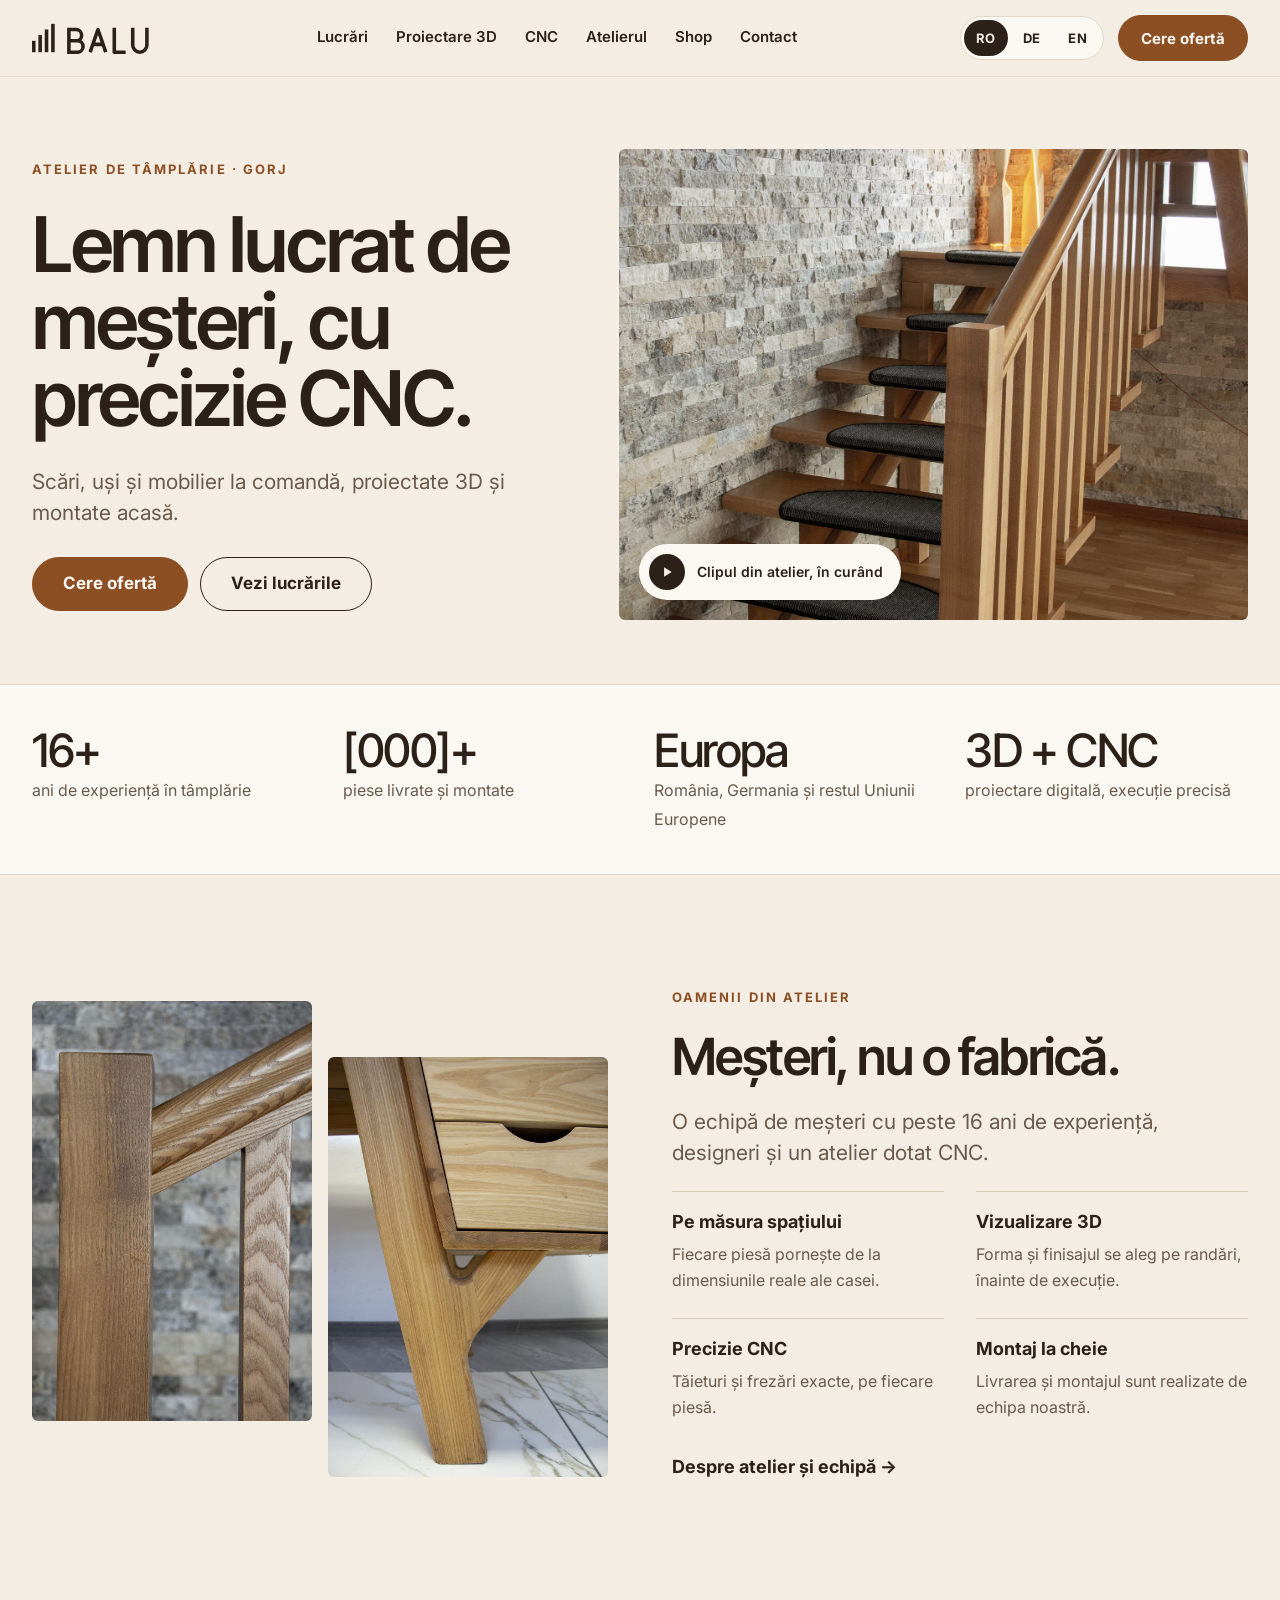
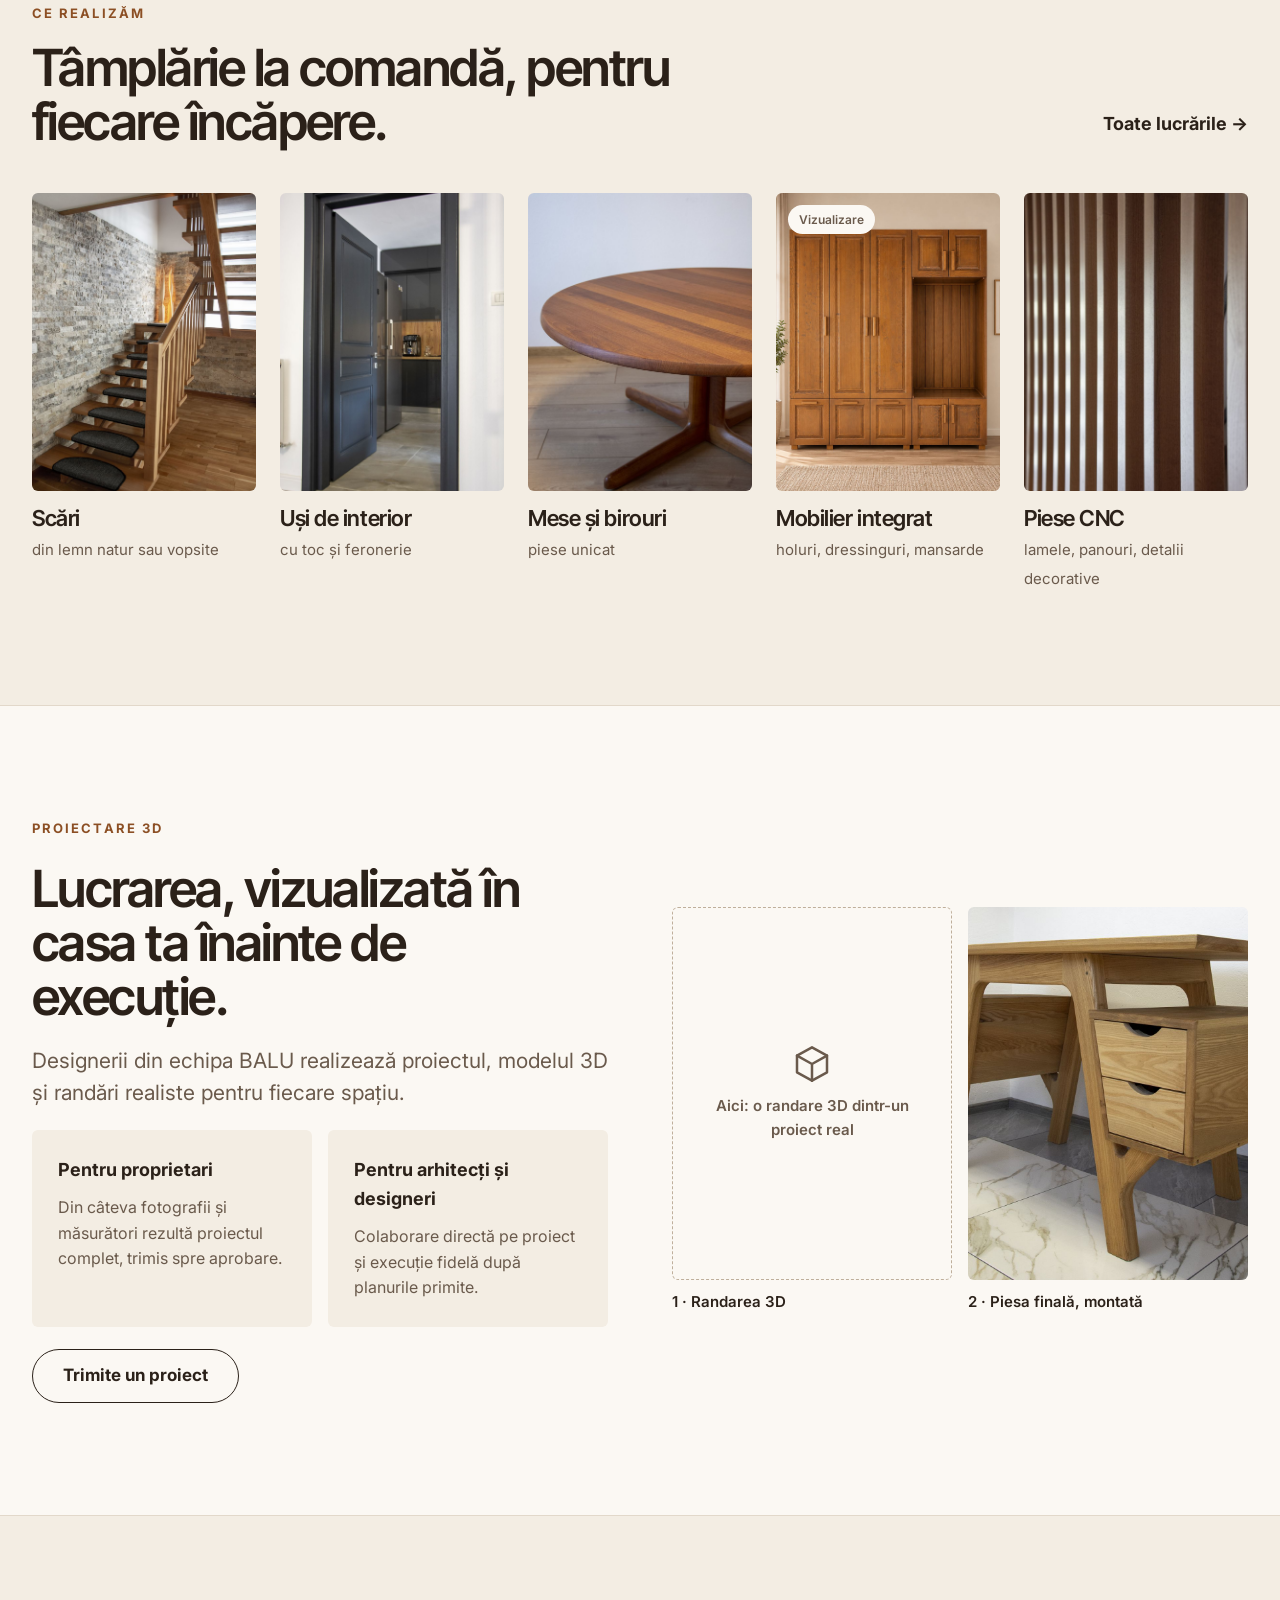
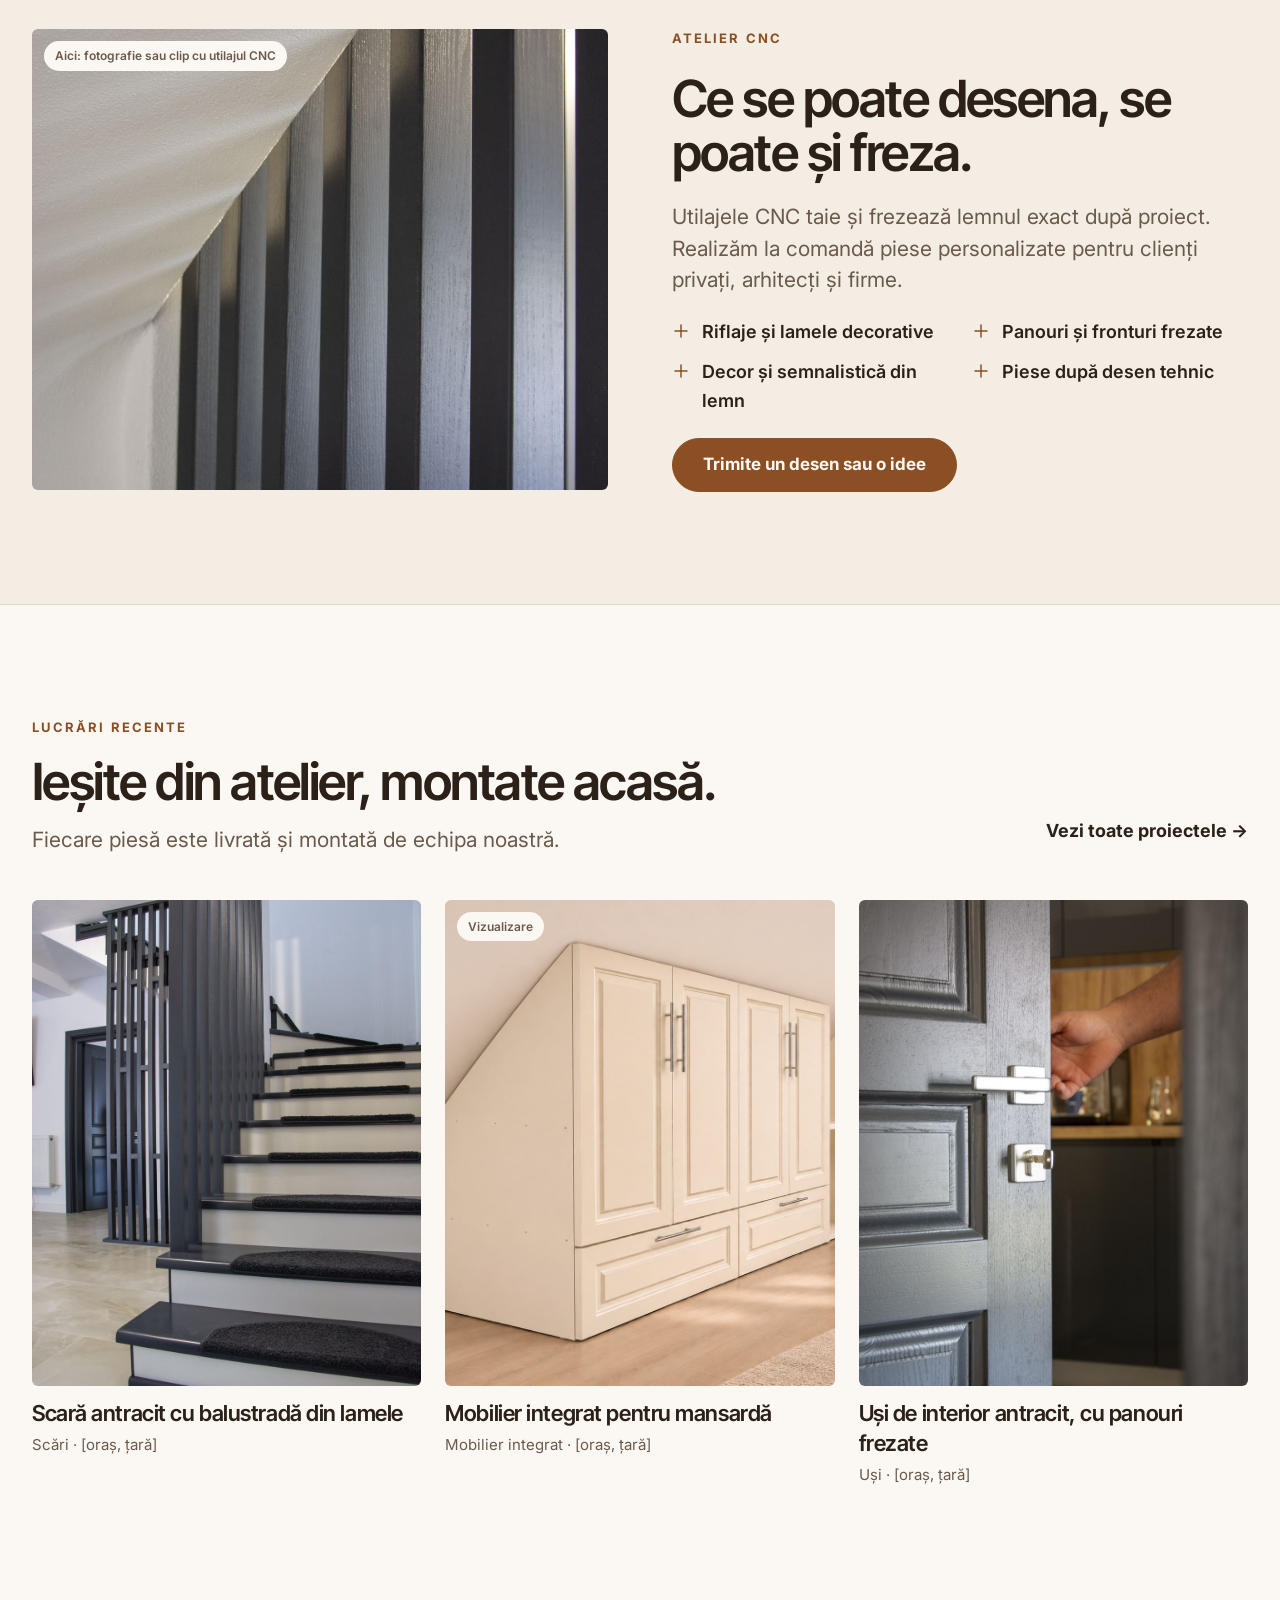
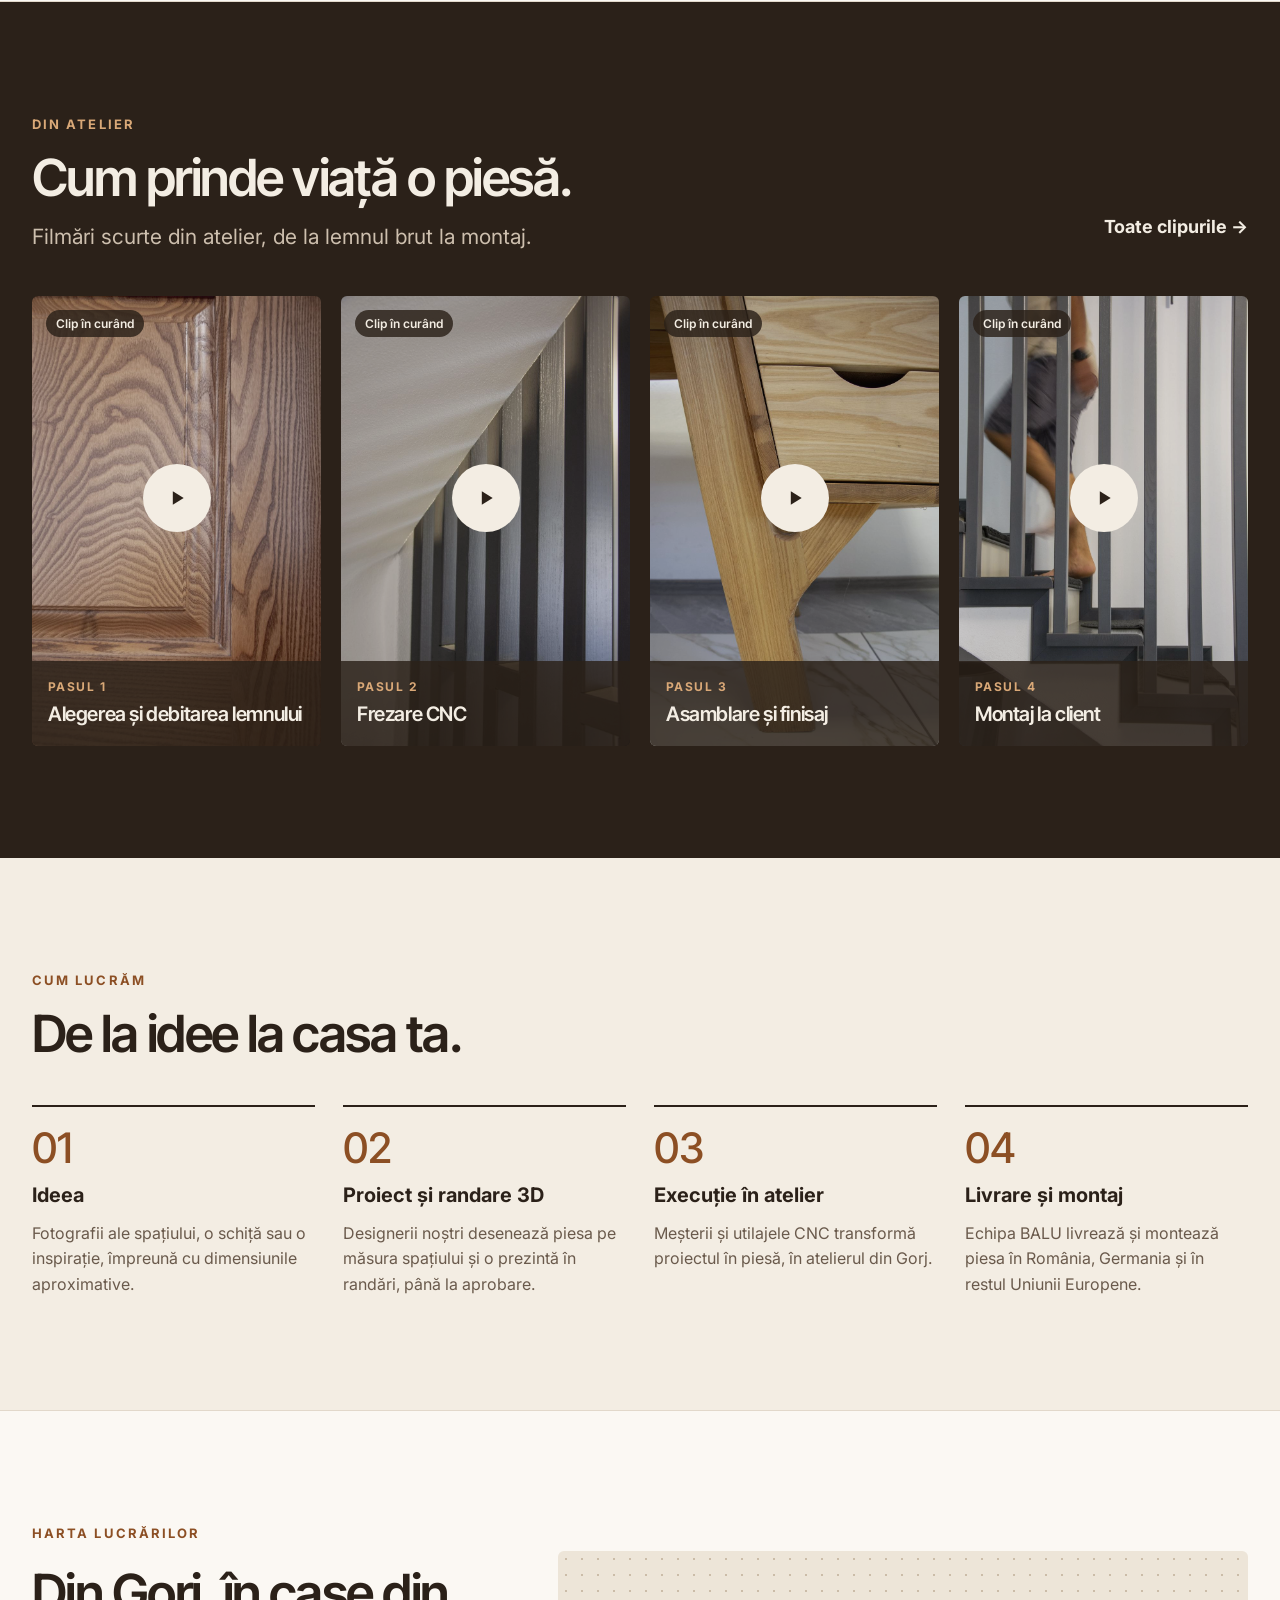
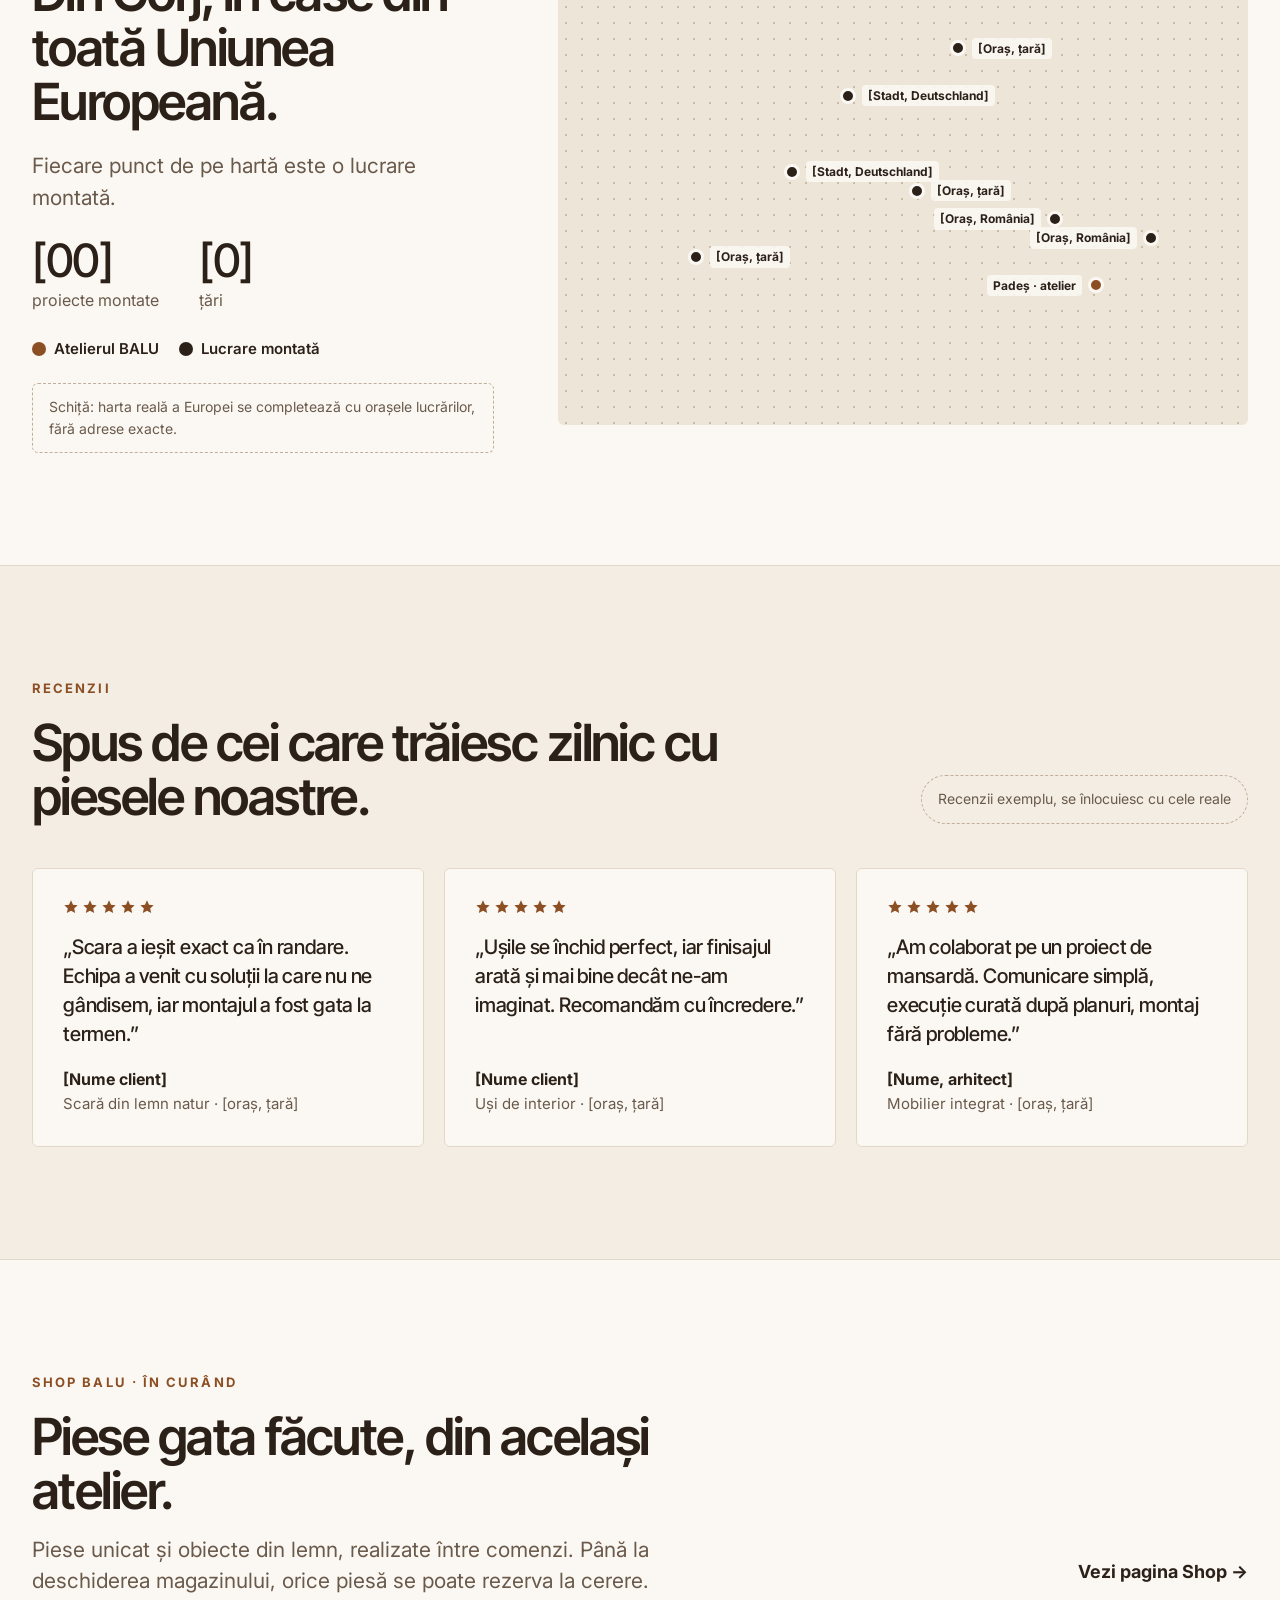
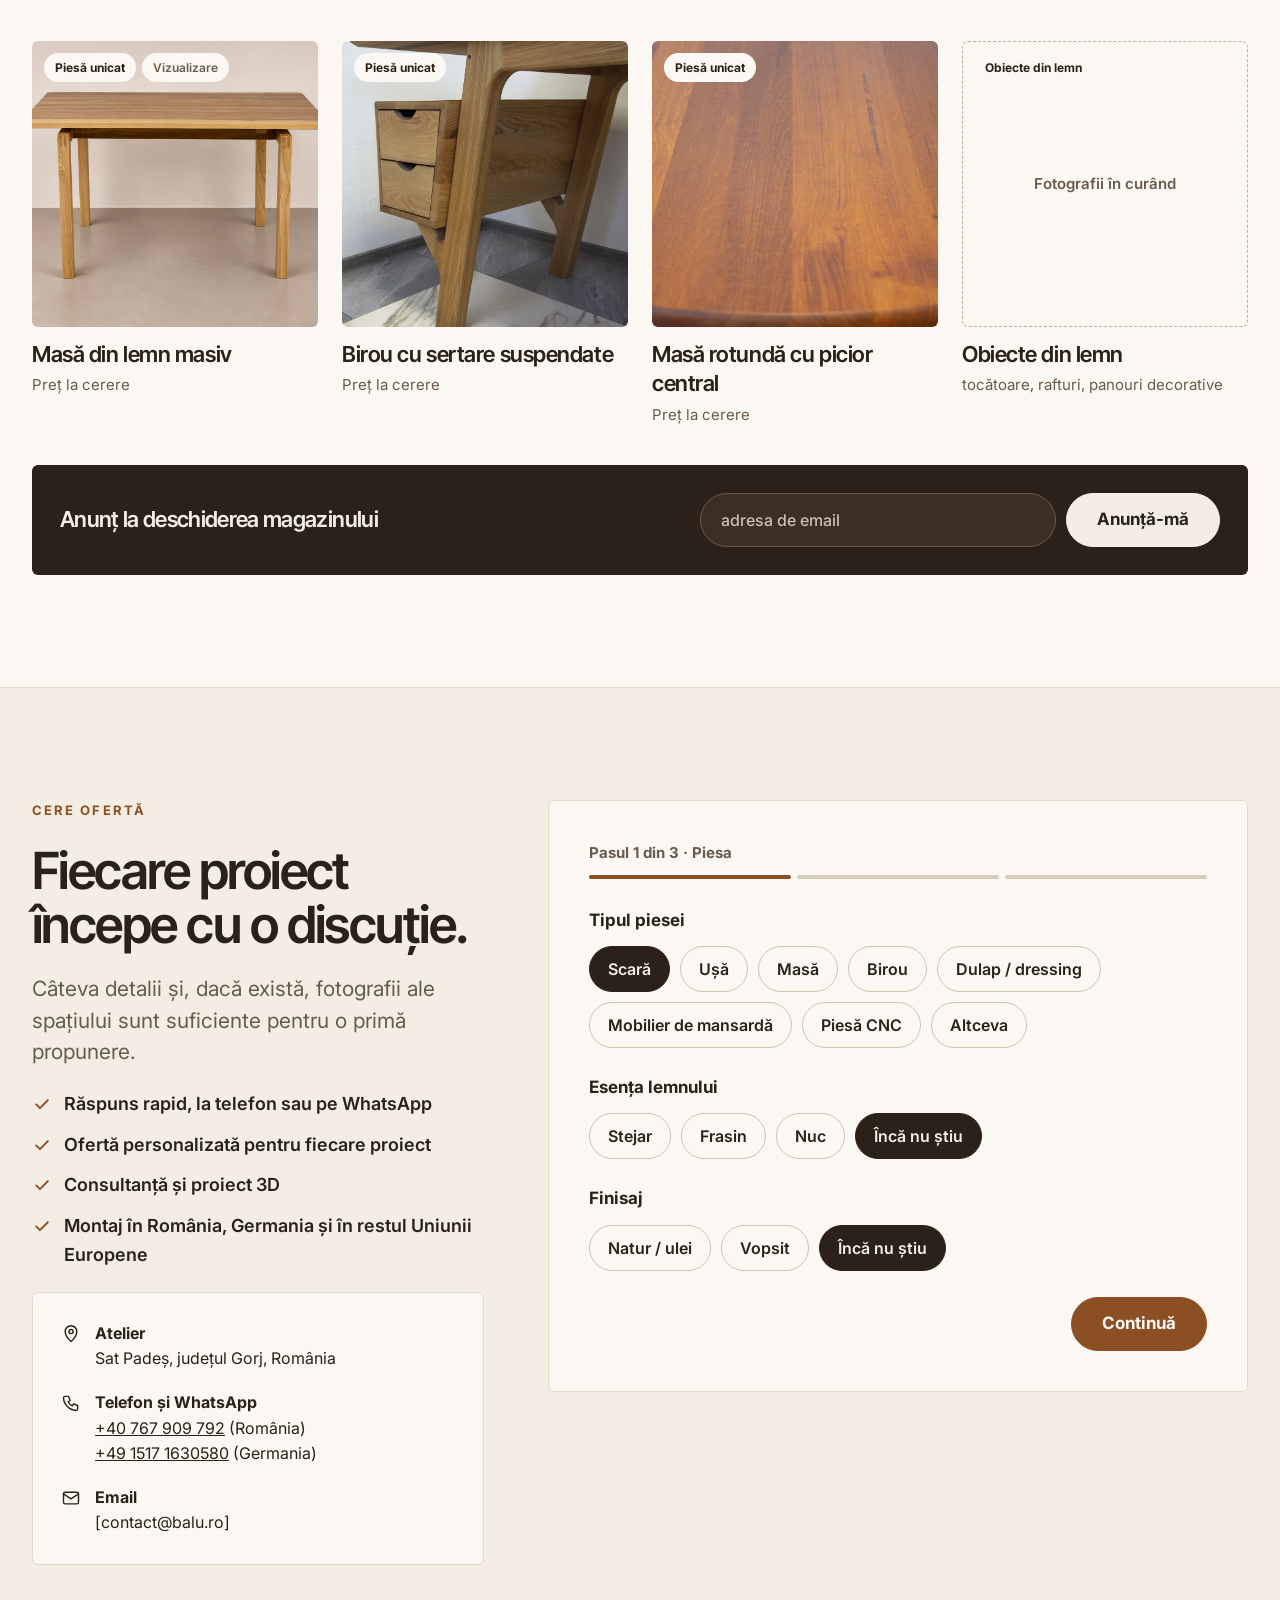
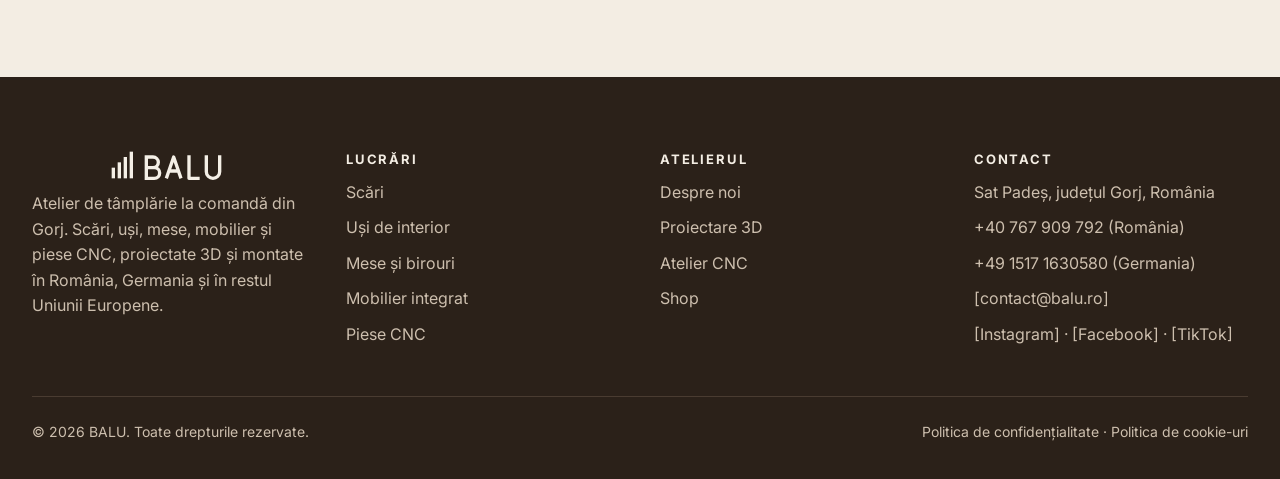
==== commit 3fc0bcbb: "Lucrări recente: doar 3 lucrări (scara antracit, mansarda, ușile antracit) Co-Authored-By: Claude Op" ====
--- a/index.html
+++ b/index.html
@@ -83,11 +83,11 @@
   <div class="container">
     <div class="section-head"><div><p class="eyebrow">Ce realizăm</p><h2 class="h2">Tâmplărie la comandă, pentru fiecare încăpere.</h2></div><a class="link-arrow" href="lucrari.html">Toate lucrările →</a></div>
     <div class="grid" style="--min: 210px">
-      <a class="card-link" href="lucrari.html"><span class="media ratio-34"><img src="assets/img/scari-natur-7.jpg" alt="Scară din lemn natur" loading="lazy"></span><span><span class="card-title">Scări</span><br><span class="card-meta">din lemn natur sau vopsite</span></span></a>
-      <a class="card-link" href="lucrari.html"><span class="media ratio-34"><img src="assets/img/usi-negre-2.jpg" alt="Ușă de interior antracit" loading="lazy"></span><span><span class="card-title">Uși de interior</span><br><span class="card-meta">cu toc și feronerie</span></span></a>
-      <a class="card-link" href="lucrari.html"><span class="media ratio-34"><img src="assets/img/masa-rotunda-1.jpg" alt="Masă rotundă din lemn" loading="lazy"></span><span><span class="card-title">Mese și birouri</span><br><span class="card-meta">piese unicat</span></span></a>
-      <a class="card-link" href="lucrari.html"><span class="media ratio-34"><img src="assets/img/intrare-jorgen-1.jpg" alt="Mobilier de hol din lemn" loading="lazy"><span class="tags"><span class="tag tag--muted" title="Piesă reală, prezentată într-un ambient vizualizat digital">Vizualizare</span></span></span><span><span class="card-title">Mobilier integrat</span><br><span class="card-meta">holuri, dressinguri, mansarde</span></span></a>
-      <a class="card-link" href="atelier.html#cnc"><span class="media ratio-34"><img src="assets/img/scari-natur-1.jpg" alt="Lamele decorative din lemn" loading="lazy"></span><span><span class="card-title">Piese CNC</span><br><span class="card-meta">lamele, panouri, detalii decorative</span></span></a>
+      <a class="card-link" href="lucrari.html#scari"><span class="media ratio-34"><img src="assets/img/scari-natur-7.jpg" alt="Scară din lemn natur" loading="lazy"></span><span><span class="card-title">Scări</span><br><span class="card-meta">din lemn natur sau vopsite</span></span></a>
+      <a class="card-link" href="lucrari.html#usi"><span class="media ratio-34"><img src="assets/img/usi-negre-2.jpg" alt="Ușă de interior antracit" loading="lazy"></span><span><span class="card-title">Uși de interior</span><br><span class="card-meta">cu toc și feronerie</span></span></a>
+      <a class="card-link" href="lucrari.html#mese-birouri"><span class="media ratio-34"><img src="assets/img/masa-rotunda-1.jpg" alt="Masă rotundă din lemn" loading="lazy"></span><span><span class="card-title">Mese și birouri</span><br><span class="card-meta">piese unicat</span></span></a>
+      <a class="card-link" href="lucrari.html#mobilier-integrat"><span class="media ratio-34"><img src="assets/img/intrare-jorgen-1.jpg" alt="Mobilier de hol din lemn" loading="lazy"><span class="tags"><span class="tag tag--muted" title="Piesă reală, prezentată într-un ambient vizualizat digital">Vizualizare</span></span></span><span><span class="card-title">Mobilier integrat</span><br><span class="card-meta">holuri, dressinguri, mansarde</span></span></a>
+      <a class="card-link" href="lucrari.html#piese-cnc"><span class="media ratio-34"><img src="assets/img/scari-natur-1.jpg" alt="Lamele decorative din lemn" loading="lazy"></span><span><span class="card-title">Piese CNC</span><br><span class="card-meta">lamele, panouri, detalii decorative</span></span></a>
     </div>
   </div>
 </section>
@@ -133,7 +133,7 @@
   <div class="container">
     <div class="section-head"><div><p class="eyebrow">Lucrări recente</p><h2 class="h2">Ieșite din atelier, montate acasă.</h2><p class="lead">Fiecare piesă este livrată și montată de echipa noastră.</p></div><a class="link-arrow" href="lucrari.html">Vezi toate proiectele →</a></div>
     <div class="grid" style="--min: 300px">
-      <a class="card-link" href="proiect-scara-lemn-natur.html"><span class="media ratio-45"><img src="assets/img/scari-negre-cu-riflaj-4.jpg" alt="Scară antracit cu balustradă din lamele" loading="lazy"></span><span><span class="card-title">Scară antracit cu balustradă din lamele</span><br><span class="card-meta">Scări · [oraș, țară]</span></span></a><a class="card-link" href="proiect-scara-lemn-natur.html"><span class="media ratio-45"><img src="assets/img/masa-rotunda-2.jpg" alt="Masă rotundă cu picior central" loading="lazy"></span><span><span class="card-title">Masă rotundă cu picior central</span><br><span class="card-meta">Mese · [oraș, țară]</span></span></a><a class="card-link" href="proiect-scara-lemn-natur.html"><span class="media ratio-45"><img src="assets/img/usi-natur-2.jpg" alt="Uși din lemn natur, cu geam decorativ" loading="lazy"></span><span><span class="card-title">Uși din lemn natur, cu geam decorativ</span><br><span class="card-meta">Uși · [oraș, țară]</span></span></a><a class="card-link" href="proiect-scara-lemn-natur.html"><span class="media ratio-45"><img src="assets/img/scari-natur-9.jpg" alt="Scară din lemn natur cu balustradă din lamele" loading="lazy"></span><span><span class="card-title">Scară din lemn natur cu balustradă din lamele</span><br><span class="card-meta">Scări · [oraș, țară]</span></span></a><a class="card-link" href="proiect-scara-lemn-natur.html"><span class="media ratio-45"><img src="assets/img/usi-negre-3.jpg" alt="Uși de interior antracit, cu panouri frezate" loading="lazy"></span><span><span class="card-title">Uși de interior antracit, cu panouri frezate</span><br><span class="card-meta">Uși · [oraș, țară]</span></span></a><a class="card-link" href="proiect-scara-lemn-natur.html"><span class="media ratio-45"><img src="assets/img/mansarda-jorgen-3.jpg" alt="Mobilier integrat pentru mansardă" loading="lazy"><span class="tags"><span class="tag tag--muted" title="Piesă reală, prezentată într-un ambient vizualizat digital">Vizualizare</span></span></span><span><span class="card-title">Mobilier integrat pentru mansardă</span><br><span class="card-meta">Mobilier integrat · [oraș, țară]</span></span></a>
+      <a class="card-link" href="lucrari.html#scari"><span class="media ratio-45"><img src="assets/img/scari-negre-cu-riflaj-4.jpg" alt="Scară antracit cu balustradă din lamele" loading="lazy"></span><span><span class="card-title">Scară antracit cu balustradă din lamele</span><br><span class="card-meta">Scări · [oraș, țară]</span></span></a><a class="card-link" href="lucrari.html#mobilier-integrat"><span class="media ratio-45"><img src="assets/img/mansarda-jorgen-3.jpg" alt="Mobilier integrat pentru mansardă" loading="lazy"><span class="tags"><span class="tag tag--muted" title="Piesă reală, prezentată într-un ambient vizualizat digital">Vizualizare</span></span></span><span><span class="card-title">Mobilier integrat pentru mansardă</span><br><span class="card-meta">Mobilier integrat · [oraș, țară]</span></span></a><a class="card-link" href="lucrari.html#usi"><span class="media ratio-45"><img src="assets/img/usi-negre-3.jpg" alt="Uși de interior antracit, cu panouri frezate" loading="lazy"></span><span><span class="card-title">Uși de interior antracit, cu panouri frezate</span><br><span class="card-meta">Uși · [oraș, țară]</span></span></a>
     </div>
   </div>
 </section>
@@ -283,7 +283,7 @@
       </div>
       <nav aria-label="Lucrări">
         <span class="head">Lucrări</span>
-        <a href="lucrari.html">Scări</a><a href="lucrari.html">Uși de interior</a><a href="lucrari.html">Mese și birouri</a><a href="lucrari.html">Mobilier integrat</a><a href="lucrari.html">Piese CNC</a>
+        <a href="lucrari.html#scari">Scări</a><a href="lucrari.html#usi">Uși de interior</a><a href="lucrari.html#mese-birouri">Mese și birouri</a><a href="lucrari.html#mobilier-integrat">Mobilier integrat</a><a href="lucrari.html#piese-cnc">Piese CNC</a>
       </nav>
       <nav aria-label="Atelierul">
         <span class="head">Atelierul</span>
